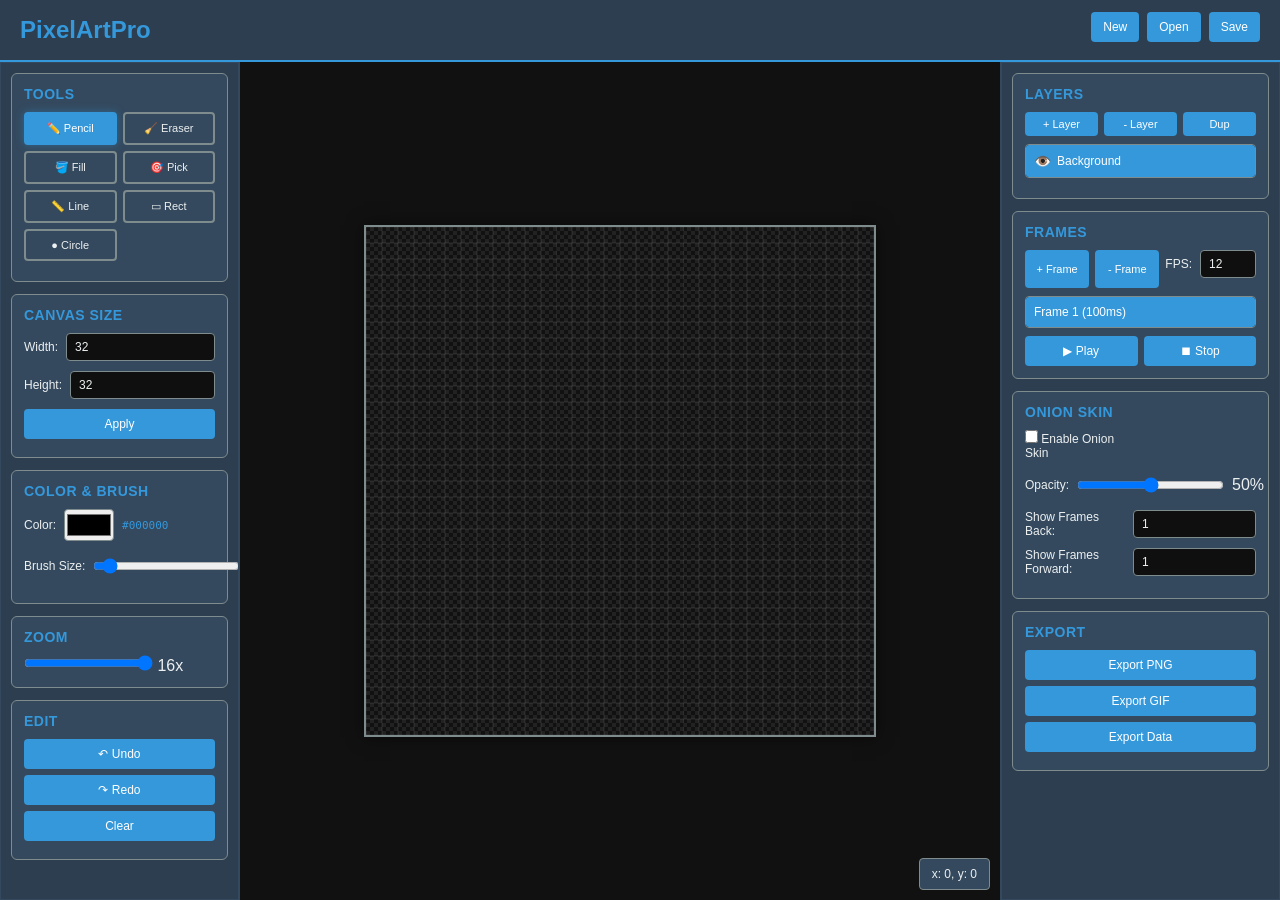
==== index.html @ 39158b32 "Boiler Plate Version" ====
<!DOCTYPE html>
<html lang="en">
<head>
    <meta charset="UTF-8">
    <meta name="viewport" content="width=device-width, initial-scale=1.0">
    <title>PixelArtPro - Canvas Pixel Editor</title>
    <link rel="stylesheet" href="styles.css">
</head>
<body>
    <div class="container">
        <!-- Header -->
        <header class="header">
            <h1>PixelArtPro</h1>
            <div class="file-menu">
                <button id="newProjectBtn" class="btn" title="New Project">New</button>
                <button id="openProjectBtn" class="btn" title="Open Project">Open</button>
                <button id="saveProjectBtn" class="btn" title="Save Project">Save</button>
                <input type="file" id="loadProjectInput" style="display: none;" accept=".pixelart">
            </div>
        </header>

        <!-- Main editing area -->
        <div class="main-workspace">
            <!-- Left sidebar - Tools and Info -->
            <aside class="left-sidebar">
                <div class="panel">
                    <h3>Tools</h3>
                    <div class="tools-grid">
                        <button class="tool-btn active" data-tool="pencil" title="Pencil (P)">✏️ Pencil</button>
                        <button class="tool-btn" data-tool="eraser" title="Eraser (E)">🧹 Eraser</button>
                        <button class="tool-btn" data-tool="fill" title="Fill Bucket (B)">🪣 Fill</button>
                        <button class="tool-btn" data-tool="eyedropper" title="Eye Dropper (I)">🎯 Pick</button>
                        <button class="tool-btn" data-tool="line" title="Line (L)">📏 Line</button>
                        <button class="tool-btn" data-tool="rect" title="Rectangle (R)">▭ Rect</button>
                        <button class="tool-btn" data-tool="circle" title="Circle (C)">● Circle</button>
                    </div>
                </div>

                <div class="panel">
                    <h3>Canvas Size</h3>
                    <div class="input-group">
                        <label>Width:</label>
                        <input type="number" id="canvasWidth" value="32" min="8" max="512">
                    </div>
                    <div class="input-group">
                        <label>Height:</label>
                        <input type="number" id="canvasHeight" value="32" min="8" max="512">
                    </div>
                    <button id="resizeCanvasBtn" class="btn">Apply</button>
                </div>

                <div class="panel">
                    <h3>Color & Brush</h3>
                    <div class="input-group">
                        <label>Color:</label>
                        <div class="color-picker-wrapper">
                            <input type="color" id="colorPicker" value="#000000">
                            <span id="colorHex">#000000</span>
                        </div>
                    </div>
                    <div class="input-group">
                        <label>Brush Size:</label>
                        <input type="range" id="brushSize" min="1" max="32" value="1">
                        <span id="brushSizeLabel">1</span>
                    </div>
                </div>

                <div class="panel">
                    <h3>Zoom</h3>
                    <input type="range" id="zoomSlider" min="1" max="16" value="16">
                    <span id="zoomLabel">16x</span>
                </div>

                <div class="panel">
                    <h3>Edit</h3>
                    <button id="undoBtn" class="btn" title="Undo">↶ Undo</button>
                    <button id="redoBtn" class="btn" title="Redo">↷ Redo</button>
                    <button id="clearBtn" class="btn" title="Clear Canvas">Clear</button>
                </div>
            </aside>

            <!-- Canvas area -->
            <div class="canvas-area">
                <div class="canvas-wrapper">
                    <canvas id="pixelCanvas"></canvas>
                </div>
                <div class="canvas-info">
                    <span id="pixelInfo">x: 0, y: 0</span>
                </div>
            </div>

            <!-- Right sidebar - Layers and Frames -->
            <aside class="right-sidebar">
                <!-- Layers Panel -->
                <div class="panel">
                    <h3>Layers</h3>
                    <div class="layers-controls">
                        <button id="newLayerBtn" class="btn-small" title="New Layer">+ Layer</button>
                        <button id="deleteLayerBtn" class="btn-small" title="Delete Layer">- Layer</button>
                        <button id="duplicateLayerBtn" class="btn-small" title="Duplicate Layer">Dup</button>
                    </div>
                    <div id="layersList" class="layers-list"></div>
                </div>

                <!-- Frames Panel -->
                <div class="panel">
                    <h3>Frames</h3>
                    <div class="frames-controls">
                        <button id="newFrameBtn" class="btn-small" title="New Frame">+ Frame</button>
                        <button id="deleteFrameBtn" class="btn-small" title="Delete Frame">- Frame</button>
                        <div class="input-group">
                            <label>FPS:</label>
                            <input type="number" id="fpsInput" value="12" min="1" max="60">
                        </div>
                    </div>
                    <div id="framesList" class="frames-list"></div>
                    <div class="animation-controls">
                        <button id="playAnimationBtn" class="btn">▶ Play</button>
                        <button id="stopAnimationBtn" class="btn">⏹ Stop</button>
                    </div>
                </div>

                <!-- Onion Skin Panel -->
                <div class="panel">
                    <h3>Onion Skin</h3>
                    <div class="input-group">
                        <label>
                            <input type="checkbox" id="onionSkinToggle">
                            Enable Onion Skin
                        </label>
                    </div>
                    <div class="input-group">
                        <label>Opacity:</label>
                        <input type="range" id="onionSkinOpacity" min="0" max="100" value="50">
                        <span id="opacityLabel">50%</span>
                    </div>
                    <div class="input-group">
                        <label>Show Frames Back:</label>
                        <input type="number" id="onionSkinBack" min="1" max="5" value="1">
                    </div>
                    <div class="input-group">
                        <label>Show Frames Forward:</label>
                        <input type="number" id="onionSkinForward" min="0" max="5" value="1">
                    </div>
                </div>

                <!-- Export Panel -->
                <div class="panel">
                    <h3>Export</h3>
                    <button id="exportPNGBtn" class="btn">Export PNG</button>
                    <button id="exportGIFBtn" class="btn">Export GIF</button>
                    <button id="exportJSONBtn" class="btn">Export Data</button>
                </div>
            </aside>
        </div>
    </div>

    <script src="utils.js"></script>
    <script src="layers.js"></script>
    <script src="frames.js"></script>
    <script src="app.js"></script>
</body>
</html>
---- styles.css ----
* {
    margin: 0;
    padding: 0;
    box-sizing: border-box;
}

:root {
    --primary-color: #2c3e50;
    --secondary-color: #34495e;
    --accent-color: #3498db;
    --success-color: #27ae60;
    --danger-color: #e74c3c;
    --text-color: #ecf0f1;
    --border-color: #7f8c8d;
    --bg-color: #1a1a1a;
}

body {
    font-family: 'Segoe UI', Tahoma, Geneva, Verdana, sans-serif;
    background-color: var(--bg-color);
    color: var(--text-color);
    overflow: hidden;
}

.container {
    width: 100vw;
    height: 100vh;
    display: flex;
    flex-direction: column;
}

/* Header */
.header {
    background-color: var(--primary-color);
    padding: 12px 20px;
    border-bottom: 2px solid var(--accent-color);
    display: flex;
    justify-content: space-between;
    align-items: center;
    box-shadow: 0 2px 8px rgba(0, 0, 0, 0.3);
}

.header h1 {
    font-size: 24px;
    font-weight: 600;
    color: var(--accent-color);
}

.file-menu {
    display: flex;
    gap: 8px;
}

/* Main Workspace */
.main-workspace {
    display: flex;
    flex: 1;
    gap: 0;
    overflow: hidden;
}

/* Sidebar Styles */
.left-sidebar,
.right-sidebar {
    background-color: var(--primary-color);
    border: 1px solid var(--secondary-color);
    overflow-y: auto;
    padding: 10px;
}

.left-sidebar {
    width: 240px;
    border-right: 2px solid var(--secondary-color);
}

.right-sidebar {
    width: 280px;
    border-left: 2px solid var(--secondary-color);
}

.panel {
    background-color: var(--secondary-color);
    border-radius: 6px;
    padding: 12px;
    margin-bottom: 12px;
    border: 1px solid var(--border-color);
}

.panel h3 {
    font-size: 14px;
    font-weight: 600;
    color: var(--accent-color);
    margin-bottom: 10px;
    text-transform: uppercase;
    letter-spacing: 0.5px;
}

/* Buttons */
.btn {
    background-color: var(--accent-color);
    color: white;
    border: none;
    padding: 8px 12px;
    border-radius: 4px;
    cursor: pointer;
    font-size: 12px;
    font-weight: 500;
    transition: all 0.2s ease;
    width: 100%;
    margin-bottom: 6px;
}

.btn:hover {
    background-color: #2980b9;
    transform: translateY(-1px);
    box-shadow: 0 2px 4px rgba(0, 0, 0, 0.3);
}

.btn:active {
    transform: translateY(0);
}

.btn-small {
    background-color: var(--accent-color);
    color: white;
    border: none;
    padding: 6px 10px;
    border-radius: 4px;
    cursor: pointer;
    font-size: 11px;
    font-weight: 500;
    transition: all 0.2s ease;
    flex: 1;
}

.btn-small:hover {
    background-color: #2980b9;
}

/* Tools Grid */
.tools-grid {
    display: grid;
    grid-template-columns: 1fr 1fr;
    gap: 6px;
    margin-bottom: 8px;
}

.tool-btn {
    background-color: var(--secondary-color);
    color: var(--text-color);
    border: 2px solid var(--border-color);
    padding: 8px 6px;
    border-radius: 4px;
    cursor: pointer;
    font-size: 11px;
    font-weight: 500;
    transition: all 0.2s ease;
}

.tool-btn:hover {
    border-color: var(--accent-color);
    background-color: #2c4a6e;
}

.tool-btn.active {
    background-color: var(--accent-color);
    color: white;
    border-color: var(--accent-color);
    box-shadow: 0 0 8px rgba(52, 152, 219, 0.4);
}

/* Input Groups */
.input-group {
    margin-bottom: 10px;
    display: flex;
    align-items: center;
    gap: 8px;
}

.input-group label {
    font-size: 12px;
    color: var(--text-color);
    flex-shrink: 0;
    max-width: 100px;
}

.input-group input[type="number"],
.input-group input[type="range"],
.input-group input[type="text"] {
    flex: 1;
    padding: 6px 8px;
    border: 1px solid var(--border-color);
    border-radius: 4px;
    background-color: #0f0f0f;
    color: var(--text-color);
    font-size: 12px;
}

.input-group input[type="color"] {
    width: 50px;
    height: 32px;
    border: 1px solid var(--border-color);
    border-radius: 4px;
    cursor: pointer;
}

.color-picker-wrapper {
    display: flex;
    align-items: center;
    gap: 8px;
}

#colorHex {
    font-size: 11px;
    font-family: monospace;
    color: var(--accent-color);
}

/* Canvas Area */
.canvas-area {
    flex: 1;
    display: flex;
    flex-direction: column;
    align-items: center;
    justify-content: center;
    background-color: #111;
    position: relative;
    gap: 10px;
}

.canvas-wrapper {
    display: flex;
    align-items: center;
    justify-content: center;
    position: relative;
    width: 100%;
    height: 100%;
}

#pixelCanvas {
    image-rendering: pixelated;
    image-rendering: crisp-edges;
    border: 2px solid var(--border-color);
    cursor: crosshair;
    box-shadow: 0 0 16px rgba(0, 0, 0, 0.5);
    max-width: 100%;
    max-height: 100%;
}

.canvas-info {
    background-color: var(--secondary-color);
    padding: 8px 12px;
    border: 1px solid var(--border-color);
    border-radius: 4px;
    font-size: 12px;
    color: var(--text-color);
    position: absolute;
    bottom: 10px;
    right: 10px;
}

/* Layers List */
.layers-list,
.frames-list {
    background-color: #0f0f0f;
    border: 1px solid var(--border-color);
    border-radius: 4px;
    max-height: 200px;
    overflow-y: auto;
    margin-bottom: 8px;
}

.layer-item,
.frame-item {
    display: flex;
    align-items: center;
    padding: 8px;
    border-bottom: 1px solid var(--border-color);
    cursor: pointer;
    transition: background-color 0.2s ease;
}

.layer-item:last-child,
.frame-item:last-child {
    border-bottom: none;
}

.layer-item:hover,
.frame-item:hover {
    background-color: #1a3a52;
}

.layer-item.active,
.frame-item.active {
    background-color: var(--accent-color);
    color: white;
}

.layer-name,
.frame-name {
    flex: 1;
    font-size: 12px;
    text-overflow: ellipsis;
    overflow: hidden;
    white-space: nowrap;
}

.layer-visibility {
    cursor: pointer;
    margin-right: 6px;
    font-size: 14px;
}

.layers-controls,
.frames-controls {
    display: flex;
    gap: 6px;
    margin-bottom: 8px;
}

/* Animation Controls */
.animation-controls {
    display: flex;
    gap: 6px;
    margin-top: 8px;
}

.animation-controls .btn {
    flex: 1;
    margin: 0;
}

/* Scrollbars */
.left-sidebar::-webkit-scrollbar,
.right-sidebar::-webkit-scrollbar,
.layers-list::-webkit-scrollbar,
.frames-list::-webkit-scrollbar {
    width: 8px;
}

.left-sidebar::-webkit-scrollbar-track,
.right-sidebar::-webkit-scrollbar-track,
.layers-list::-webkit-scrollbar-track,
.frames-list::-webkit-scrollbar-track {
    background: transparent;
}

.left-sidebar::-webkit-scrollbar-thumb,
.right-sidebar::-webkit-scrollbar-thumb,
.layers-list::-webkit-scrollbar-thumb,
.frames-list::-webkit-scrollbar-thumb {
    background: var(--border-color);
    border-radius: 4px;
}

.left-sidebar::-webkit-scrollbar-thumb:hover,
.right-sidebar::-webkit-scrollbar-thumb:hover,
.layers-list::-webkit-scrollbar-thumb:hover,
.frames-list::-webkit-scrollbar-thumb:hover {
    background: var(--accent-color);
}

/* Modal Styles (for future dialogs) */
.modal {
    display: none;
    position: fixed;
    z-index: 1000;
    left: 0;
    top: 0;
    width: 100%;
    height: 100%;
    background-color: rgba(0, 0, 0, 0.6);
}

.modal.active {
    display: flex;
    align-items: center;
    justify-content: center;
}

.modal-content {
    background-color: var(--primary-color);
    padding: 20px;
    border-radius: 8px;
    box-shadow: 0 4px 16px rgba(0, 0, 0, 0.5);
    border: 1px solid var(--border-color);
    min-width: 300px;
}

.modal-content h2 {
    margin-bottom: 15px;
    color: var(--accent-color);
}

/* Responsive */
@media (max-width: 1200px) {
    .left-sidebar {
        width: 200px;
    }

    .right-sidebar {
        width: 240px;
    }
}

@media (max-width: 768px) {
    .main-workspace {
        flex-direction: column;
    }

    .left-sidebar,
    .right-sidebar {
        width: 100%;
        border: none;
    }

    .left-sidebar {
        border-bottom: 2px solid var(--secondary-color);
    }

    .right-sidebar {
        border-top: 2px solid var(--secondary-color);
    }
}
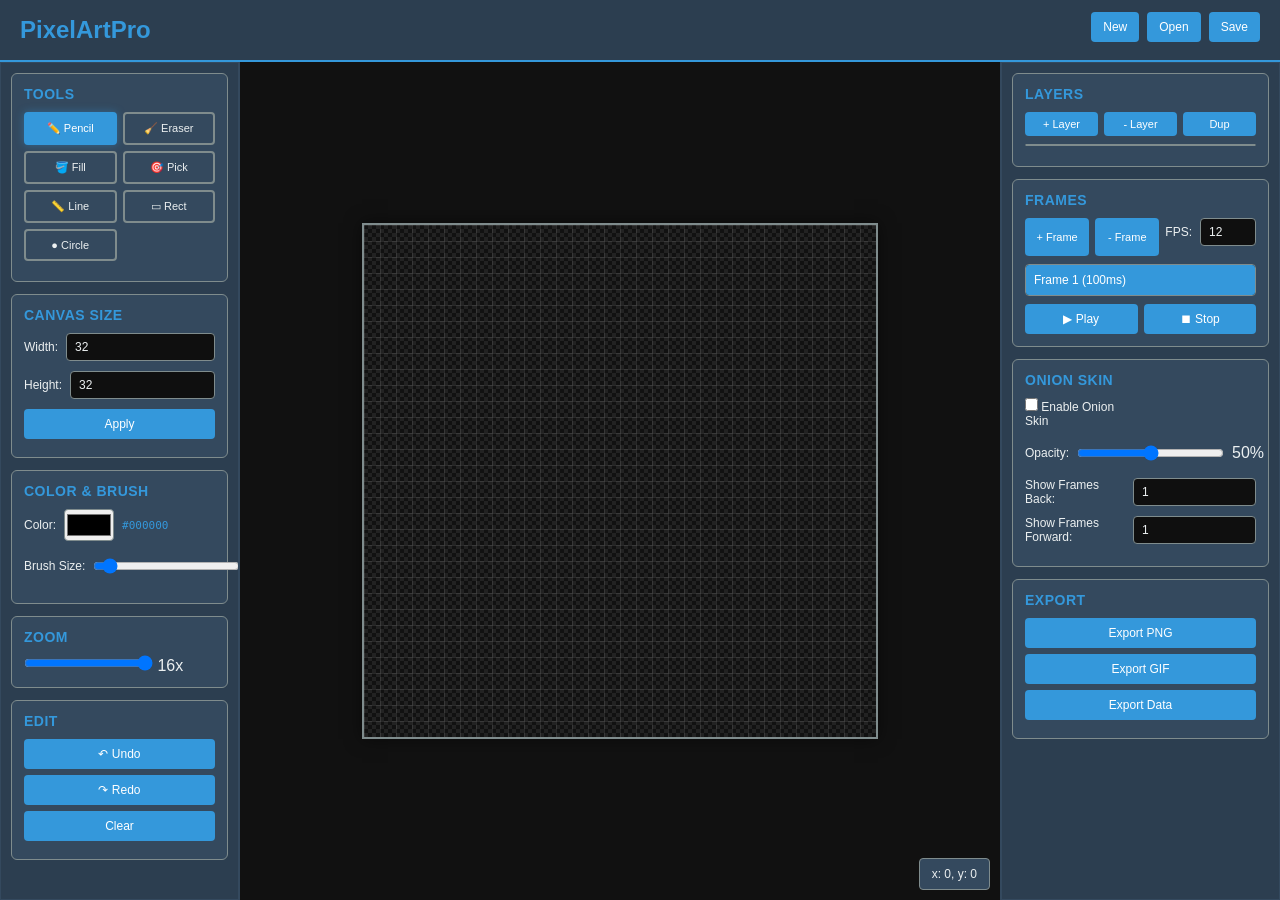
==== commit b4b6ed0f: "Update" ====
--- a/index.html
+++ b/index.html
@@ -2,7 +2,7 @@
 <html lang="en">
 <head>
     <meta charset="UTF-8">
-    <meta name="viewport" content="width=device-width, initial-scale=1.0">
+    <meta name="viewport" content="width=device-width, initial-scale=1.0, user-scalable=no">
     <title>PixelArtPro - Canvas Pixel Editor</title>
     <link rel="stylesheet" href="styles.css">
 </head>
@@ -12,9 +12,9 @@
         <header class="header">
             <h1>PixelArtPro</h1>
             <div class="file-menu">
-                <button id="newProjectBtn" class="btn" title="New Project">New</button>
-                <button id="openProjectBtn" class="btn" title="Open Project">Open</button>
-                <button id="saveProjectBtn" class="btn" title="Save Project">Save</button>
+                <button id="newProjectBtn" class="btn" title="New Project (Ctrl+N)">New</button>
+                <button id="openProjectBtn" class="btn" title="Open Project (Ctrl+O)">Open</button>
+                <button id="saveProjectBtn" class="btn" title="Save Project (Ctrl+S)">Save</button>
                 <input type="file" id="loadProjectInput" style="display: none;" accept=".pixelart">
             </div>
         </header>
@@ -73,8 +73,8 @@
 
                 <div class="panel">
                     <h3>Edit</h3>
-                    <button id="undoBtn" class="btn" title="Undo">↶ Undo</button>
-                    <button id="redoBtn" class="btn" title="Redo">↷ Redo</button>
+                    <button id="undoBtn" class="btn" title="Undo (Ctrl+Z)">↶ Undo</button>
+                    <button id="redoBtn" class="btn" title="Redo (Ctrl+Y)">↷ Redo</button>
                     <button id="clearBtn" class="btn" title="Clear Canvas">Clear</button>
                 </div>
             </aside>
@@ -155,9 +155,30 @@
         </div>
     </div>
 
+    <!-- Core modules (order matters) -->
+    <script src="core/event-bus.js"></script>
+    <script src="core/color.js"></script>
+    <script src="core/pixel-data.js"></script>
+    <script src="core/command.js"></script>
+    <script src="core/history.js"></script>
+
+    <!-- Utilities and algorithms -->
     <script src="utils.js"></script>
+    <script src="config.js"></script>
+
+    <!-- Input handlers -->
+    <script src="input/pointer-handler.js"></script>
+    <script src="input/keyboard-handler.js"></script>
+
+    <!-- Render pipeline -->
+    <script src="render/compositor.js"></script>
+    <script src="render/renderer.js"></script>
+
+    <!-- Data managers -->
     <script src="layers.js"></script>
     <script src="frames.js"></script>
+
+    <!-- Main app (must be last) -->
     <script src="app.js"></script>
 </body>
 </html>
--- a/styles.css
+++ b/styles.css
@@ -8,11 +8,18 @@
     --primary-color: #2c3e50;
     --secondary-color: #34495e;
     --accent-color: #3498db;
+    --accent-hover: #2980b9;
     --success-color: #27ae60;
     --danger-color: #e74c3c;
     --text-color: #ecf0f1;
+    --text-muted: #95a5a6;
     --border-color: #7f8c8d;
     --bg-color: #1a1a1a;
+    --bg-dark: #111111;
+    --bg-input: #0f0f0f;
+    --panel-bg: #34495e;
+    --shadow-color: rgba(0, 0, 0, 0.3);
+    --shadow-strong: rgba(0, 0, 0, 0.5);
 }
 
 body {
@@ -37,7 +44,7 @@
     display: flex;
     justify-content: space-between;
     align-items: center;
-    box-shadow: 0 2px 8px rgba(0, 0, 0, 0.3);
+    box-shadow: 0 2px 8px var(--shadow-color);
 }
 
 .header h1 {
@@ -79,7 +86,7 @@
 }
 
 .panel {
-    background-color: var(--secondary-color);
+    background-color: var(--panel-bg);
     border-radius: 6px;
     padding: 12px;
     margin-bottom: 12px;
@@ -111,9 +118,9 @@
 }
 
 .btn:hover {
-    background-color: #2980b9;
+    background-color: var(--accent-hover);
     transform: translateY(-1px);
-    box-shadow: 0 2px 4px rgba(0, 0, 0, 0.3);
+    box-shadow: 0 2px 4px var(--shadow-color);
 }
 
 .btn:active {
@@ -134,7 +141,7 @@
 }
 
 .btn-small:hover {
-    background-color: #2980b9;
+    background-color: var(--accent-hover);
 }
 
 /* Tools Grid */
@@ -191,7 +198,7 @@
     padding: 6px 8px;
     border: 1px solid var(--border-color);
     border-radius: 4px;
-    background-color: #0f0f0f;
+    background-color: var(--bg-input);
     color: var(--text-color);
     font-size: 12px;
 }
@@ -223,7 +230,7 @@
     flex-direction: column;
     align-items: center;
     justify-content: center;
-    background-color: #111;
+    background-color: var(--bg-dark);
     position: relative;
     gap: 10px;
 }
@@ -242,9 +249,11 @@
     image-rendering: crisp-edges;
     border: 2px solid var(--border-color);
     cursor: crosshair;
-    box-shadow: 0 0 16px rgba(0, 0, 0, 0.5);
+    box-shadow: 0 0 16px var(--shadow-strong);
     max-width: 100%;
     max-height: 100%;
+    /* Prevent browser default touch behaviors (scroll, zoom) on canvas */
+    touch-action: none;
 }
 
 .canvas-info {
@@ -262,7 +271,7 @@
 /* Layers List */
 .layers-list,
 .frames-list {
-    background-color: #0f0f0f;
+    background-color: var(--bg-input);
     border: 1px solid var(--border-color);
     border-radius: 4px;
     max-height: 200px;
@@ -360,7 +369,7 @@
     background: var(--accent-color);
 }
 
-/* Modal Styles (for future dialogs) */
+/* Modal Styles */
 .modal {
     display: none;
     position: fixed;
@@ -382,7 +391,7 @@
     background-color: var(--primary-color);
     padding: 20px;
     border-radius: 8px;
-    box-shadow: 0 4px 16px rgba(0, 0, 0, 0.5);
+    box-shadow: 0 4px 16px var(--shadow-strong);
     border: 1px solid var(--border-color);
     min-width: 300px;
 }
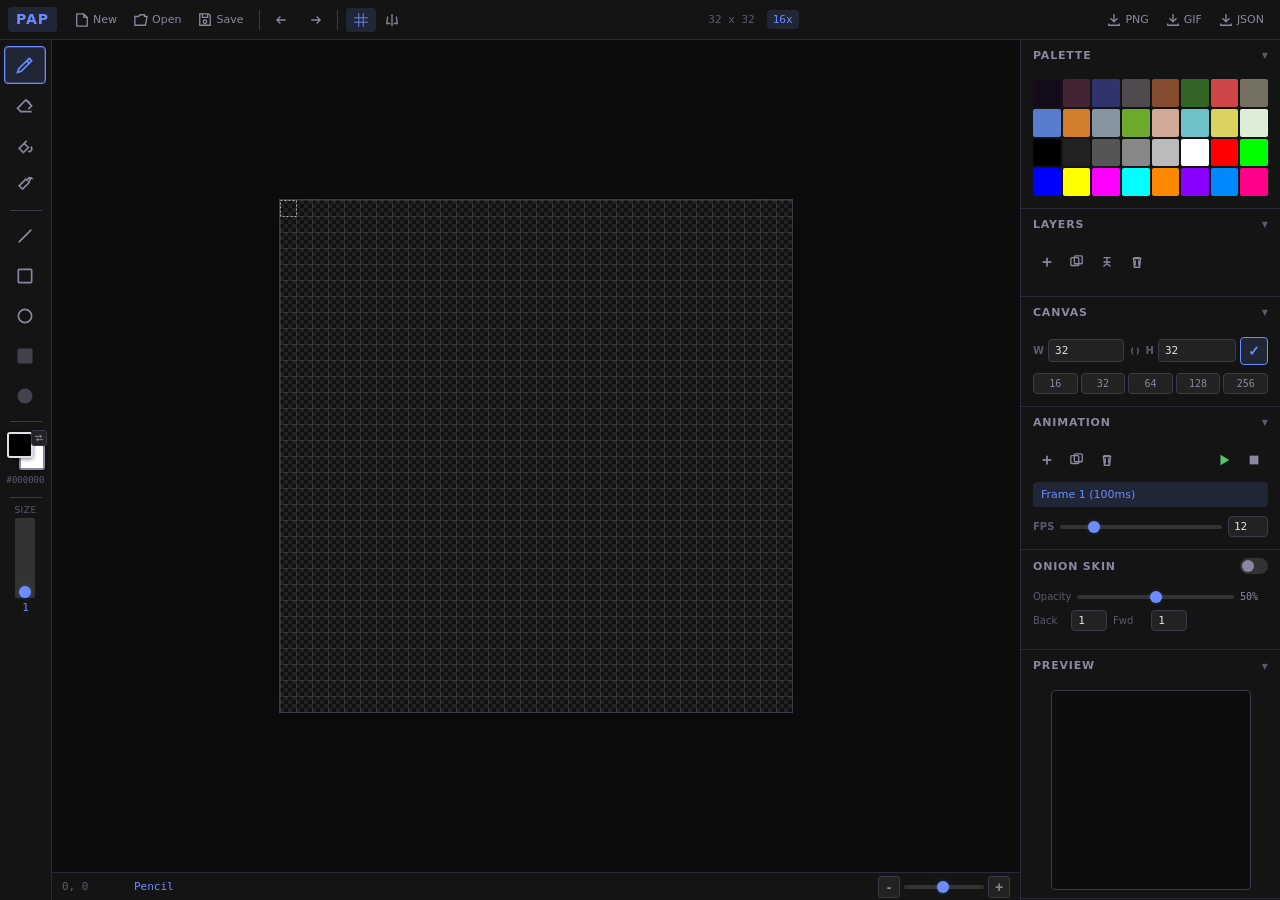
==== commit 5ce4c401: "update ux" ====
--- a/index.html
+++ b/index.html
@@ -3,182 +3,309 @@
 <head>
     <meta charset="UTF-8">
     <meta name="viewport" content="width=device-width, initial-scale=1.0, user-scalable=no">
-    <title>PixelArtPro - Canvas Pixel Editor</title>
+    <title>DarkPixel - Pixel Art Studio</title>
     <link rel="stylesheet" href="styles.css">
 </head>
 <body>
-    <div class="container">
-        <!-- Header -->
-        <header class="header">
-            <h1>PixelArtPro</h1>
-            <div class="file-menu">
-                <button id="newProjectBtn" class="btn" title="New Project (Ctrl+N)">New</button>
-                <button id="openProjectBtn" class="btn" title="Open Project (Ctrl+O)">Open</button>
-                <button id="saveProjectBtn" class="btn" title="Save Project (Ctrl+S)">Save</button>
-                <input type="file" id="loadProjectInput" style="display: none;" accept=".pixelart">
+    <div class="app">
+        <!-- Top Menu Bar -->
+        <header class="menubar">
+            <div class="menubar-left">
+                <span class="app-logo">PAP</span>
+                <div class="menu-group">
+                    <button id="newProjectBtn" class="menu-btn" title="New Project (Ctrl+N)">
+                        <svg viewBox="0 0 16 16" class="icon"><path d="M2 1h8l4 4v10H2V1zm8 0v4h4" fill="none" stroke="currentColor" stroke-width="1.5"/></svg>
+                        <span>New</span>
+                    </button>
+                    <button id="openProjectBtn" class="menu-btn" title="Open Project (Ctrl+O)">
+                        <svg viewBox="0 0 16 16" class="icon"><path d="M1 4h4l2-2h5v2h3l-2 10H1z" fill="none" stroke="currentColor" stroke-width="1.5"/></svg>
+                        <span>Open</span>
+                    </button>
+                    <button id="saveProjectBtn" class="menu-btn" title="Save Project (Ctrl+S)">
+                        <svg viewBox="0 0 16 16" class="icon"><path d="M2 1h10l2 2v11H2V1zm3 0v4h6V1m-3 7a2 2 0 100 4 2 2 0 000-4z" fill="none" stroke="currentColor" stroke-width="1.5"/></svg>
+                        <span>Save</span>
+                    </button>
+                    <input type="file" id="loadProjectInput" style="display:none" accept=".pixelart,.json">
+                </div>
+                <div class="menu-separator"></div>
+                <div class="menu-group">
+                    <button id="undoBtn" class="menu-btn" title="Undo (Ctrl+Z)">
+                        <svg viewBox="0 0 16 16" class="icon"><path d="M5 4L1 8l4 4M1 8h10a4 4 0 010 0" fill="none" stroke="currentColor" stroke-width="1.5"/></svg>
+                    </button>
+                    <button id="redoBtn" class="menu-btn" title="Redo (Ctrl+Y)">
+                        <svg viewBox="0 0 16 16" class="icon"><path d="M11 4l4 4-4 4M15 8H5a4 4 0 000 0" fill="none" stroke="currentColor" stroke-width="1.5"/></svg>
+                    </button>
+                </div>
+                <div class="menu-separator"></div>
+                <div class="menu-group">
+                    <button id="gridToggleBtn" class="menu-btn toggle-btn active" title="Toggle Grid (G)">
+                        <svg viewBox="0 0 16 16" class="icon"><path d="M0 5.5h16M0 10.5h16M5.5 0v16M10.5 0v16" fill="none" stroke="currentColor" stroke-width="1"/></svg>
+                    </button>
+                    <button id="mirrorToggleBtn" class="menu-btn toggle-btn" title="Mirror Mode (M)">
+                        <svg viewBox="0 0 16 16" class="icon"><path d="M8 1v14M3 4l-1 8h4M13 4l1 8h-4" fill="none" stroke="currentColor" stroke-width="1.5"/></svg>
+                    </button>
+                </div>
+            </div>
+            <div class="menubar-center">
+                <span class="canvas-dimensions" id="canvasDimLabel">32 x 32</span>
+                <span class="zoom-display" id="zoomDisplay">16x</span>
+            </div>
+            <div class="menubar-right">
+                <div class="menu-group">
+                    <button id="exportPNGBtn" class="menu-btn" title="Export PNG">
+                        <svg viewBox="0 0 16 16" class="icon"><path d="M8 1v9M4 6l4 4 4-4M2 12v2h12v-2" fill="none" stroke="currentColor" stroke-width="1.5"/></svg>
+                        <span>PNG</span>
+                    </button>
+                    <button id="exportGIFBtn" class="menu-btn" title="Export GIF">
+                        <svg viewBox="0 0 16 16" class="icon"><path d="M8 1v9M4 6l4 4 4-4M2 12v2h12v-2" fill="none" stroke="currentColor" stroke-width="1.5"/></svg>
+                        <span>GIF</span>
+                    </button>
+                    <button id="exportJSONBtn" class="menu-btn" title="Export Data">
+                        <svg viewBox="0 0 16 16" class="icon"><path d="M8 1v9M4 6l4 4 4-4M2 12v2h12v-2" fill="none" stroke="currentColor" stroke-width="1.5"/></svg>
+                        <span>JSON</span>
+                    </button>
+                </div>
             </div>
         </header>
 
-        <!-- Main editing area -->
-        <div class="main-workspace">
-            <!-- Left sidebar - Tools and Info -->
-            <aside class="left-sidebar">
-                <div class="panel">
-                    <h3>Tools</h3>
-                    <div class="tools-grid">
-                        <button class="tool-btn active" data-tool="pencil" title="Pencil (P)">✏️ Pencil</button>
-                        <button class="tool-btn" data-tool="eraser" title="Eraser (E)">🧹 Eraser</button>
-                        <button class="tool-btn" data-tool="fill" title="Fill Bucket (B)">🪣 Fill</button>
-                        <button class="tool-btn" data-tool="eyedropper" title="Eye Dropper (I)">🎯 Pick</button>
-                        <button class="tool-btn" data-tool="line" title="Line (L)">📏 Line</button>
-                        <button class="tool-btn" data-tool="rect" title="Rectangle (R)">▭ Rect</button>
-                        <button class="tool-btn" data-tool="circle" title="Circle (C)">● Circle</button>
-                    </div>
-                </div>
-
-                <div class="panel">
-                    <h3>Canvas Size</h3>
-                    <div class="input-group">
-                        <label>Width:</label>
-                        <input type="number" id="canvasWidth" value="32" min="8" max="512">
-                    </div>
-                    <div class="input-group">
-                        <label>Height:</label>
-                        <input type="number" id="canvasHeight" value="32" min="8" max="512">
-                    </div>
-                    <button id="resizeCanvasBtn" class="btn">Apply</button>
-                </div>
-
-                <div class="panel">
-                    <h3>Color & Brush</h3>
-                    <div class="input-group">
-                        <label>Color:</label>
-                        <div class="color-picker-wrapper">
-                            <input type="color" id="colorPicker" value="#000000">
-                            <span id="colorHex">#000000</span>
-                        </div>
-                    </div>
-                    <div class="input-group">
-                        <label>Brush Size:</label>
-                        <input type="range" id="brushSize" min="1" max="32" value="1">
-                        <span id="brushSizeLabel">1</span>
-                    </div>
-                </div>
-
-                <div class="panel">
-                    <h3>Zoom</h3>
-                    <input type="range" id="zoomSlider" min="1" max="16" value="16">
-                    <span id="zoomLabel">16x</span>
-                </div>
-
-                <div class="panel">
-                    <h3>Edit</h3>
-                    <button id="undoBtn" class="btn" title="Undo (Ctrl+Z)">↶ Undo</button>
-                    <button id="redoBtn" class="btn" title="Redo (Ctrl+Y)">↷ Redo</button>
-                    <button id="clearBtn" class="btn" title="Clear Canvas">Clear</button>
+        <!-- Main Content -->
+        <div class="workspace">
+            <!-- Left Toolbar - Tools -->
+            <aside class="toolbar" id="toolbar">
+                <div class="tool-section">
+                    <button class="tool-btn active" data-tool="pencil" title="Pencil (P)">
+                        <svg viewBox="0 0 24 24" class="tool-icon"><path d="M3 21l1.5-4.5L17 4l3 3L7.5 19.5zM14 7l3 3" fill="none" stroke="currentColor" stroke-width="2"/></svg>
+                    </button>
+                    <button class="tool-btn" data-tool="eraser" title="Eraser (E)">
+                        <svg viewBox="0 0 24 24" class="tool-icon"><path d="M20 20H7L3 16l10-10 7 7-4 4M14 6l4 4" fill="none" stroke="currentColor" stroke-width="2"/></svg>
+                    </button>
+                    <button class="tool-btn" data-tool="fill" title="Fill Bucket (B)">
+                        <svg viewBox="0 0 24 24" class="tool-icon"><path d="M5 16l6-6 5 5-6 6zM11 10l3-3M19 14c1 1 2 3 0 5s-3 0-3 0" fill="none" stroke="currentColor" stroke-width="2"/></svg>
+                    </button>
+                    <button class="tool-btn" data-tool="eyedropper" title="Eyedropper (I)">
+                        <svg viewBox="0 0 24 24" class="tool-icon"><path d="M20 4a3 3 0 00-4 0l-2 2-1-1-8 8 4 4 8-8-1-1 2-2a3 3 0 000-2z" fill="none" stroke="currentColor" stroke-width="2"/></svg>
+                    </button>
+                </div>
+                <div class="tool-divider"></div>
+                <div class="tool-section">
+                    <button class="tool-btn" data-tool="line" title="Line (L)">
+                        <svg viewBox="0 0 24 24" class="tool-icon"><line x1="5" y1="19" x2="19" y2="5" stroke="currentColor" stroke-width="2" stroke-linecap="round"/></svg>
+                    </button>
+                    <button class="tool-btn" data-tool="rect" title="Rectangle (R)">
+                        <svg viewBox="0 0 24 24" class="tool-icon"><rect x="4" y="4" width="16" height="16" rx="1" fill="none" stroke="currentColor" stroke-width="2"/></svg>
+                    </button>
+                    <button class="tool-btn" data-tool="circle" title="Circle (C)">
+                        <svg viewBox="0 0 24 24" class="tool-icon"><circle cx="12" cy="12" r="8" fill="none" stroke="currentColor" stroke-width="2"/></svg>
+                    </button>
+                    <button class="tool-btn" data-tool="rectFilled" title="Filled Rectangle (Shift+R)">
+                        <svg viewBox="0 0 24 24" class="tool-icon"><rect x="4" y="4" width="16" height="16" rx="1" fill="currentColor" opacity="0.4" stroke="currentColor" stroke-width="2"/></svg>
+                    </button>
+                    <button class="tool-btn" data-tool="circleFilled" title="Filled Circle (Shift+C)">
+                        <svg viewBox="0 0 24 24" class="tool-icon"><circle cx="12" cy="12" r="8" fill="currentColor" opacity="0.4" stroke="currentColor" stroke-width="2"/></svg>
+                    </button>
+                </div>
+                <div class="tool-divider"></div>
+                <!-- Color Swatches -->
+                <div class="color-area">
+                    <div class="fg-bg-swatches">
+                        <div class="fg-swatch" id="fgSwatch" title="Foreground Color (click to change)"></div>
+                        <div class="bg-swatch" id="bgSwatch" title="Background Color (click to change)"></div>
+                        <button class="swap-btn" id="swapColorsBtn" title="Swap FG/BG (X)">
+                            <svg viewBox="0 0 12 12" class="icon-tiny"><path d="M1 4h8M7 2l2 2-2 2M11 8H3M5 6l-2 2 2 2" fill="none" stroke="currentColor" stroke-width="1.2"/></svg>
+                        </button>
+                    </div>
+                    <input type="color" id="colorPicker" value="#000000" class="hidden-picker">
+                    <span class="color-hex" id="colorHex">#000000</span>
+                </div>
+                <div class="tool-divider"></div>
+                <!-- Brush Size -->
+                <div class="brush-area">
+                    <label class="mini-label">Size</label>
+                    <input type="range" id="brushSize" min="1" max="32" value="1" class="vertical-slider">
+                    <span class="brush-val" id="brushSizeLabel">1</span>
                 </div>
             </aside>
 
-            <!-- Canvas area -->
+            <!-- Canvas Area -->
             <div class="canvas-area">
-                <div class="canvas-wrapper">
+                <div class="canvas-scroll" id="canvasScroll">
                     <canvas id="pixelCanvas"></canvas>
                 </div>
-                <div class="canvas-info">
-                    <span id="pixelInfo">x: 0, y: 0</span>
+                <!-- Status Bar -->
+                <div class="status-bar">
+                    <span id="pixelInfo">0, 0</span>
+                    <span id="toolInfo">Pencil</span>
+                    <div class="zoom-controls">
+                        <button class="zoom-btn" id="zoomOutBtn" title="Zoom Out (-)">-</button>
+                        <input type="range" id="zoomSlider" min="1" max="32" value="16" class="zoom-slider">
+                        <button class="zoom-btn" id="zoomInBtn" title="Zoom In (+)">+</button>
+                    </div>
                 </div>
             </div>
 
-            <!-- Right sidebar - Layers and Frames -->
-            <aside class="right-sidebar">
+            <!-- Right Panel -->
+            <aside class="right-panel" id="rightPanel">
+                <!-- Palette Panel -->
+                <div class="panel" id="palettePanel">
+                    <div class="panel-header" data-panel="palette">
+                        <span class="panel-title">Palette</span>
+                        <span class="panel-toggle">&#9660;</span>
+                    </div>
+                    <div class="panel-body">
+                        <div class="palette-grid" id="paletteGrid"></div>
+                    </div>
+                </div>
+
                 <!-- Layers Panel -->
-                <div class="panel">
-                    <h3>Layers</h3>
-                    <div class="layers-controls">
-                        <button id="newLayerBtn" class="btn-small" title="New Layer">+ Layer</button>
-                        <button id="deleteLayerBtn" class="btn-small" title="Delete Layer">- Layer</button>
-                        <button id="duplicateLayerBtn" class="btn-small" title="Duplicate Layer">Dup</button>
-                    </div>
-                    <div id="layersList" class="layers-list"></div>
-                </div>
-
-                <!-- Frames Panel -->
-                <div class="panel">
-                    <h3>Frames</h3>
-                    <div class="frames-controls">
-                        <button id="newFrameBtn" class="btn-small" title="New Frame">+ Frame</button>
-                        <button id="deleteFrameBtn" class="btn-small" title="Delete Frame">- Frame</button>
-                        <div class="input-group">
-                            <label>FPS:</label>
-                            <input type="number" id="fpsInput" value="12" min="1" max="60">
-                        </div>
-                    </div>
-                    <div id="framesList" class="frames-list"></div>
-                    <div class="animation-controls">
-                        <button id="playAnimationBtn" class="btn">▶ Play</button>
-                        <button id="stopAnimationBtn" class="btn">⏹ Stop</button>
+                <div class="panel" id="layersPanel">
+                    <div class="panel-header" data-panel="layers">
+                        <span class="panel-title">Layers</span>
+                        <span class="panel-toggle">&#9660;</span>
+                    </div>
+                    <div class="panel-body">
+                        <div class="panel-toolbar">
+                            <button id="newLayerBtn" class="icon-btn" title="New Layer">
+                                <svg viewBox="0 0 16 16" class="icon"><line x1="8" y1="3" x2="8" y2="13" stroke="currentColor" stroke-width="2"/><line x1="3" y1="8" x2="13" y2="8" stroke="currentColor" stroke-width="2"/></svg>
+                            </button>
+                            <button id="duplicateLayerBtn" class="icon-btn" title="Duplicate Layer">
+                                <svg viewBox="0 0 16 16" class="icon"><rect x="1" y="3" width="9" height="9" rx="1" fill="none" stroke="currentColor" stroke-width="1.5"/><rect x="5" y="1" width="9" height="9" rx="1" fill="none" stroke="currentColor" stroke-width="1.5"/></svg>
+                            </button>
+                            <button id="mergeLayerBtn" class="icon-btn" title="Merge Down">
+                                <svg viewBox="0 0 16 16" class="icon"><path d="M4 3h8M4 8h8M8 3v8M4 13l4-3 4 3" fill="none" stroke="currentColor" stroke-width="1.5"/></svg>
+                            </button>
+                            <button id="deleteLayerBtn" class="icon-btn danger" title="Delete Layer">
+                                <svg viewBox="0 0 16 16" class="icon"><path d="M3 4h10M5 4V3h6v1M6 6v6M10 6v6M4 4l1 10h6l1-10" fill="none" stroke="currentColor" stroke-width="1.5"/></svg>
+                            </button>
+                        </div>
+                        <div id="layersList" class="layers-list"></div>
+                    </div>
+                </div>
+
+                <!-- Canvas Settings Panel -->
+                <div class="panel" id="canvasPanel">
+                    <div class="panel-header" data-panel="canvas">
+                        <span class="panel-title">Canvas</span>
+                        <span class="panel-toggle">&#9660;</span>
+                    </div>
+                    <div class="panel-body">
+                        <div class="canvas-size-row">
+                            <div class="size-input">
+                                <label>W</label>
+                                <input type="number" id="canvasWidth" value="32" min="8" max="512">
+                            </div>
+                            <svg viewBox="0 0 16 16" class="link-icon"><path d="M5 4v2a3 3 0 000 4v2M11 4v2a3 3 0 010 4v2" fill="none" stroke="currentColor" stroke-width="1.5"/></svg>
+                            <div class="size-input">
+                                <label>H</label>
+                                <input type="number" id="canvasHeight" value="32" min="8" max="512">
+                            </div>
+                            <button id="resizeCanvasBtn" class="apply-btn" title="Apply Size">&#10003;</button>
+                        </div>
+                        <div class="preset-row">
+                            <button class="preset-btn" data-size="16">16</button>
+                            <button class="preset-btn" data-size="32">32</button>
+                            <button class="preset-btn" data-size="64">64</button>
+                            <button class="preset-btn" data-size="128">128</button>
+                            <button class="preset-btn" data-size="256">256</button>
+                        </div>
+                    </div>
+                </div>
+
+                <!-- Frames & Animation Panel -->
+                <div class="panel" id="framesPanel">
+                    <div class="panel-header" data-panel="frames">
+                        <span class="panel-title">Animation</span>
+                        <span class="panel-toggle">&#9660;</span>
+                    </div>
+                    <div class="panel-body">
+                        <div class="panel-toolbar">
+                            <button id="newFrameBtn" class="icon-btn" title="New Frame">
+                                <svg viewBox="0 0 16 16" class="icon"><line x1="8" y1="3" x2="8" y2="13" stroke="currentColor" stroke-width="2"/><line x1="3" y1="8" x2="13" y2="8" stroke="currentColor" stroke-width="2"/></svg>
+                            </button>
+                            <button id="dupFrameBtn" class="icon-btn" title="Duplicate Frame">
+                                <svg viewBox="0 0 16 16" class="icon"><rect x="1" y="3" width="9" height="9" rx="1" fill="none" stroke="currentColor" stroke-width="1.5"/><rect x="5" y="1" width="9" height="9" rx="1" fill="none" stroke="currentColor" stroke-width="1.5"/></svg>
+                            </button>
+                            <button id="deleteFrameBtn" class="icon-btn danger" title="Delete Frame">
+                                <svg viewBox="0 0 16 16" class="icon"><path d="M3 4h10M5 4V3h6v1M6 6v6M10 6v6M4 4l1 10h6l1-10" fill="none" stroke="currentColor" stroke-width="1.5"/></svg>
+                            </button>
+                            <div class="toolbar-spacer"></div>
+                            <button id="playAnimationBtn" class="icon-btn play-btn" title="Play Animation (Space)">
+                                <svg viewBox="0 0 16 16" class="icon"><polygon points="4,2 14,8 4,14" fill="currentColor"/></svg>
+                            </button>
+                            <button id="stopAnimationBtn" class="icon-btn" title="Stop Animation">
+                                <svg viewBox="0 0 16 16" class="icon"><rect x="3" y="3" width="10" height="10" fill="currentColor"/></svg>
+                            </button>
+                        </div>
+                        <div id="framesList" class="frames-list"></div>
+                        <div class="fps-row">
+                            <label>FPS</label>
+                            <input type="range" id="fpsSlider" min="1" max="60" value="12" class="fps-slider">
+                            <input type="number" id="fpsInput" value="12" min="1" max="60" class="fps-num">
+                        </div>
                     </div>
                 </div>
 
                 <!-- Onion Skin Panel -->
-                <div class="panel">
-                    <h3>Onion Skin</h3>
-                    <div class="input-group">
-                        <label>
+                <div class="panel" id="onionPanel">
+                    <div class="panel-header" data-panel="onion">
+                        <span class="panel-title">Onion Skin</span>
+                        <label class="panel-switch">
                             <input type="checkbox" id="onionSkinToggle">
-                            Enable Onion Skin
+                            <span class="switch-slider"></span>
                         </label>
                     </div>
-                    <div class="input-group">
-                        <label>Opacity:</label>
-                        <input type="range" id="onionSkinOpacity" min="0" max="100" value="50">
-                        <span id="opacityLabel">50%</span>
-                    </div>
-                    <div class="input-group">
-                        <label>Show Frames Back:</label>
-                        <input type="number" id="onionSkinBack" min="1" max="5" value="1">
-                    </div>
-                    <div class="input-group">
-                        <label>Show Frames Forward:</label>
-                        <input type="number" id="onionSkinForward" min="0" max="5" value="1">
-                    </div>
-                </div>
-
-                <!-- Export Panel -->
-                <div class="panel">
-                    <h3>Export</h3>
-                    <button id="exportPNGBtn" class="btn">Export PNG</button>
-                    <button id="exportGIFBtn" class="btn">Export GIF</button>
-                    <button id="exportJSONBtn" class="btn">Export Data</button>
+                    <div class="panel-body">
+                        <div class="onion-row">
+                            <label>Opacity</label>
+                            <input type="range" id="onionSkinOpacity" min="0" max="100" value="50">
+                            <span id="opacityLabel">50%</span>
+                        </div>
+                        <div class="onion-row">
+                            <label>Back</label>
+                            <input type="number" id="onionSkinBack" min="0" max="5" value="1" class="tiny-num">
+                            <label>Fwd</label>
+                            <input type="number" id="onionSkinForward" min="0" max="5" value="1" class="tiny-num">
+                        </div>
+                    </div>
+                </div>
+
+                <!-- Preview Mini -->
+                <div class="panel" id="previewPanel">
+                    <div class="panel-header" data-panel="preview">
+                        <span class="panel-title">Preview</span>
+                        <span class="panel-toggle">&#9660;</span>
+                    </div>
+                    <div class="panel-body preview-body">
+                        <canvas id="previewCanvas" class="preview-canvas"></canvas>
+                    </div>
                 </div>
             </aside>
         </div>
     </div>
 
-    <!-- Core modules (order matters) -->
+    <!-- Core modules -->
     <script src="core/event-bus.js"></script>
     <script src="core/color.js"></script>
     <script src="core/pixel-data.js"></script>
     <script src="core/command.js"></script>
     <script src="core/history.js"></script>
 
-    <!-- Utilities and algorithms -->
+    <!-- Utilities -->
     <script src="utils.js"></script>
     <script src="config.js"></script>
 
-    <!-- Input handlers -->
+    <!-- Input -->
     <script src="input/pointer-handler.js"></script>
     <script src="input/keyboard-handler.js"></script>
 
-    <!-- Render pipeline -->
+    <!-- Render -->
     <script src="render/compositor.js"></script>
     <script src="render/renderer.js"></script>
 
-    <!-- Data managers -->
+    <!-- Data -->
     <script src="layers.js"></script>
     <script src="frames.js"></script>
 
-    <!-- Main app (must be last) -->
+    <!-- App -->
     <script src="app.js"></script>
 </body>
 </html>
--- a/styles.css
+++ b/styles.css
@@ -1,433 +1,356 @@
-* {
-    margin: 0;
-    padding: 0;
-    box-sizing: border-box;
-}
+/* DarkPixel - Professional Pixel Art Studio */
+*, *::before, *::after { margin: 0; padding: 0; box-sizing: border-box; }
 
 :root {
-    --primary-color: #2c3e50;
-    --secondary-color: #34495e;
-    --accent-color: #3498db;
-    --accent-hover: #2980b9;
-    --success-color: #27ae60;
-    --danger-color: #e74c3c;
-    --text-color: #ecf0f1;
-    --text-muted: #95a5a6;
-    --border-color: #7f8c8d;
-    --bg-color: #1a1a1a;
-    --bg-dark: #111111;
-    --bg-input: #0f0f0f;
-    --panel-bg: #34495e;
-    --shadow-color: rgba(0, 0, 0, 0.3);
-    --shadow-strong: rgba(0, 0, 0, 0.5);
-}
-
-body {
-    font-family: 'Segoe UI', Tahoma, Geneva, Verdana, sans-serif;
-    background-color: var(--bg-color);
-    color: var(--text-color);
-    overflow: hidden;
-}
-
-.container {
-    width: 100vw;
-    height: 100vh;
-    display: flex;
-    flex-direction: column;
-}
-
-/* Header */
-.header {
-    background-color: var(--primary-color);
-    padding: 12px 20px;
-    border-bottom: 2px solid var(--accent-color);
-    display: flex;
-    justify-content: space-between;
-    align-items: center;
-    box-shadow: 0 2px 8px var(--shadow-color);
-}
-
-.header h1 {
-    font-size: 24px;
-    font-weight: 600;
-    color: var(--accent-color);
-}
-
-.file-menu {
-    display: flex;
-    gap: 8px;
-}
-
-/* Main Workspace */
-.main-workspace {
-    display: flex;
-    flex: 1;
-    gap: 0;
-    overflow: hidden;
-}
-
-/* Sidebar Styles */
-.left-sidebar,
-.right-sidebar {
-    background-color: var(--primary-color);
-    border: 1px solid var(--secondary-color);
-    overflow-y: auto;
-    padding: 10px;
-}
-
-.left-sidebar {
-    width: 240px;
-    border-right: 2px solid var(--secondary-color);
-}
-
-.right-sidebar {
-    width: 280px;
-    border-left: 2px solid var(--secondary-color);
-}
-
-.panel {
-    background-color: var(--panel-bg);
-    border-radius: 6px;
-    padding: 12px;
-    margin-bottom: 12px;
-    border: 1px solid var(--border-color);
-}
-
-.panel h3 {
-    font-size: 14px;
-    font-weight: 600;
-    color: var(--accent-color);
-    margin-bottom: 10px;
-    text-transform: uppercase;
-    letter-spacing: 0.5px;
-}
-
-/* Buttons */
-.btn {
-    background-color: var(--accent-color);
-    color: white;
-    border: none;
-    padding: 8px 12px;
-    border-radius: 4px;
-    cursor: pointer;
-    font-size: 12px;
-    font-weight: 500;
-    transition: all 0.2s ease;
-    width: 100%;
-    margin-bottom: 6px;
-}
-
-.btn:hover {
-    background-color: var(--accent-hover);
-    transform: translateY(-1px);
-    box-shadow: 0 2px 4px var(--shadow-color);
-}
-
-.btn:active {
-    transform: translateY(0);
-}
-
-.btn-small {
-    background-color: var(--accent-color);
-    color: white;
-    border: none;
-    padding: 6px 10px;
-    border-radius: 4px;
-    cursor: pointer;
-    font-size: 11px;
-    font-weight: 500;
-    transition: all 0.2s ease;
-    flex: 1;
-}
-
-.btn-small:hover {
-    background-color: var(--accent-hover);
-}
-
-/* Tools Grid */
-.tools-grid {
-    display: grid;
-    grid-template-columns: 1fr 1fr;
-    gap: 6px;
-    margin-bottom: 8px;
-}
-
+    --bg-900: #0d0d0d;
+    --bg-800: #141414;
+    --bg-700: #1a1a1a;
+    --bg-600: #222222;
+    --bg-500: #2a2a2a;
+    --bg-400: #333333;
+    --bg-300: #444444;
+    --surface: #1e1e2e;
+    --surface-hover: #262638;
+    --surface-active: #2d2d44;
+    --border: #3a3a4a;
+    --border-subtle: #2a2a3a;
+    --text: #e0e0e8;
+    --text-dim: #8888a0;
+    --text-muted: #5a5a6e;
+    --accent: #6c8cff;
+    --accent-hover: #8aa4ff;
+    --accent-dim: rgba(108, 140, 255, 0.15);
+    --accent-glow: rgba(108, 140, 255, 0.3);
+    --danger: #ff5c5c;
+    --danger-dim: rgba(255, 92, 92, 0.15);
+    --success: #4ccc6a;
+    --warning: #ffb84d;
+    --radius: 6px;
+    --radius-sm: 4px;
+    --transition: 150ms ease;
+    --font: 'Inter', 'Segoe UI', system-ui, -apple-system, sans-serif;
+    --font-mono: 'JetBrains Mono', 'Fira Code', 'Cascadia Code', monospace;
+}
+
+html, body { height: 100%; overflow: hidden; }
+body { font-family: var(--font); background: var(--bg-900); color: var(--text); font-size: 13px; line-height: 1.4; }
+
+/* ===== App Layout ===== */
+.app { display: flex; flex-direction: column; height: 100vh; }
+
+/* ===== Menu Bar ===== */
+.menubar {
+    display: flex; align-items: center; justify-content: space-between;
+    height: 40px; padding: 0 8px;
+    background: var(--bg-800); border-bottom: 1px solid var(--border-subtle);
+    user-select: none; -webkit-user-select: none;
+    flex-shrink: 0;
+}
+.menubar-left, .menubar-right { display: flex; align-items: center; gap: 2px; }
+.menubar-center { display: flex; align-items: center; gap: 12px; }
+.app-logo {
+    font-weight: 800; font-size: 14px; color: var(--accent);
+    background: var(--accent-dim); padding: 3px 8px; border-radius: var(--radius-sm);
+    letter-spacing: 1px; margin-right: 8px;
+}
+.menu-group { display: flex; align-items: center; gap: 1px; }
+.menu-separator { width: 1px; height: 20px; background: var(--border); margin: 0 6px; }
+.menu-btn {
+    display: flex; align-items: center; gap: 4px;
+    background: transparent; border: none; color: var(--text-dim);
+    padding: 5px 8px; border-radius: var(--radius-sm); cursor: pointer;
+    font-size: 11px; font-family: var(--font); transition: all var(--transition);
+}
+.menu-btn:hover { background: var(--surface-hover); color: var(--text); }
+.menu-btn:active { background: var(--surface-active); }
+.menu-btn .icon { width: 14px; height: 14px; flex-shrink: 0; }
+.toggle-btn.active { color: var(--accent); background: var(--accent-dim); }
+.canvas-dimensions { font-family: var(--font-mono); font-size: 11px; color: var(--text-muted); }
+.zoom-display {
+    font-family: var(--font-mono); font-size: 11px; color: var(--accent);
+    background: var(--accent-dim); padding: 2px 6px; border-radius: var(--radius-sm);
+}
+
+/* ===== Workspace ===== */
+.workspace { display: flex; flex: 1; overflow: hidden; }
+
+/* ===== Left Toolbar ===== */
+.toolbar {
+    width: 52px; background: var(--bg-800); border-right: 1px solid var(--border-subtle);
+    display: flex; flex-direction: column; align-items: center; padding: 6px 4px;
+    gap: 2px; overflow-y: auto; flex-shrink: 0;
+}
+.tool-section { display: flex; flex-direction: column; gap: 2px; width: 100%; }
+.tool-divider { width: 32px; height: 1px; background: var(--border); margin: 4px 0; align-self: center; }
 .tool-btn {
-    background-color: var(--secondary-color);
-    color: var(--text-color);
-    border: 2px solid var(--border-color);
-    padding: 8px 6px;
-    border-radius: 4px;
-    cursor: pointer;
-    font-size: 11px;
-    font-weight: 500;
-    transition: all 0.2s ease;
-}
-
-.tool-btn:hover {
-    border-color: var(--accent-color);
-    background-color: #2c4a6e;
-}
-
+    width: 42px; height: 38px; display: flex; align-items: center; justify-content: center;
+    background: transparent; border: 1px solid transparent; border-radius: var(--radius-sm);
+    cursor: pointer; color: var(--text-dim); transition: all var(--transition);
+}
+.tool-btn:hover { background: var(--surface-hover); color: var(--text); border-color: var(--border); }
 .tool-btn.active {
-    background-color: var(--accent-color);
-    color: white;
-    border-color: var(--accent-color);
-    box-shadow: 0 0 8px rgba(52, 152, 219, 0.4);
-}
-
-/* Input Groups */
-.input-group {
-    margin-bottom: 10px;
-    display: flex;
-    align-items: center;
-    gap: 8px;
-}
-
-.input-group label {
-    font-size: 12px;
-    color: var(--text-color);
+    background: var(--accent-dim); color: var(--accent); border-color: var(--accent);
+    box-shadow: inset 0 0 0 1px var(--accent-glow);
+}
+.tool-icon { width: 20px; height: 20px; }
+
+/* Color Area */
+.color-area { display: flex; flex-direction: column; align-items: center; gap: 4px; padding: 4px 0; }
+.fg-bg-swatches { position: relative; width: 38px; height: 38px; }
+.fg-swatch {
+    position: absolute; top: 0; left: 0; width: 26px; height: 26px;
+    border: 2px solid var(--text); border-radius: 3px; cursor: pointer; z-index: 2;
+    background: #000; box-shadow: 0 1px 4px rgba(0,0,0,0.5);
+}
+.bg-swatch {
+    position: absolute; bottom: 0; right: 0; width: 26px; height: 26px;
+    border: 2px solid var(--text-dim); border-radius: 3px; cursor: pointer; z-index: 1;
+    background: #fff; box-shadow: 0 1px 4px rgba(0,0,0,0.5);
+}
+.swap-btn {
+    position: absolute; top: -2px; right: -2px; z-index: 3;
+    width: 16px; height: 16px; padding: 0;
+    background: var(--bg-600); border: 1px solid var(--border); border-radius: 3px;
+    cursor: pointer; display: flex; align-items: center; justify-content: center;
+    color: var(--text-dim);
+}
+.swap-btn:hover { color: var(--text); background: var(--bg-400); }
+.icon-tiny { width: 10px; height: 10px; }
+.hidden-picker { position: absolute; opacity: 0; width: 0; height: 0; pointer-events: none; }
+.color-hex { font-family: var(--font-mono); font-size: 9px; color: var(--text-muted); }
+
+/* Brush Area */
+.brush-area { display: flex; flex-direction: column; align-items: center; gap: 2px; }
+.mini-label { font-size: 9px; color: var(--text-muted); text-transform: uppercase; letter-spacing: 0.5px; }
+.brush-val { font-family: var(--font-mono); font-size: 11px; color: var(--accent); }
+.vertical-slider { writing-mode: vertical-lr; direction: rtl; width: 20px; height: 80px; }
+
+/* ===== Canvas Area ===== */
+.canvas-area {
+    flex: 1; display: flex; flex-direction: column;
+    background: var(--bg-900); overflow: hidden; position: relative;
+}
+.canvas-scroll {
+    flex: 1; display: flex; align-items: center; justify-content: center;
+    overflow: auto; position: relative;
+}
+#pixelCanvas {
+    image-rendering: pixelated; image-rendering: crisp-edges;
+    cursor: crosshair; touch-action: none;
+    box-shadow: 0 0 0 1px var(--border), 0 4px 24px rgba(0,0,0,0.4);
+}
+
+/* Status Bar */
+.status-bar {
+    display: flex; align-items: center; gap: 12px;
+    height: 28px; padding: 0 10px;
+    background: var(--bg-800); border-top: 1px solid var(--border-subtle);
+    font-size: 11px; font-family: var(--font-mono); color: var(--text-muted);
     flex-shrink: 0;
-    max-width: 100px;
-}
-
-.input-group input[type="number"],
-.input-group input[type="range"],
-.input-group input[type="text"] {
-    flex: 1;
-    padding: 6px 8px;
-    border: 1px solid var(--border-color);
-    border-radius: 4px;
-    background-color: var(--bg-input);
-    color: var(--text-color);
-    font-size: 12px;
-}
-
-.input-group input[type="color"] {
-    width: 50px;
-    height: 32px;
-    border: 1px solid var(--border-color);
-    border-radius: 4px;
-    cursor: pointer;
-}
-
-.color-picker-wrapper {
-    display: flex;
-    align-items: center;
-    gap: 8px;
-}
-
-#colorHex {
-    font-size: 11px;
-    font-family: monospace;
-    color: var(--accent-color);
-}
-
-/* Canvas Area */
-.canvas-area {
-    flex: 1;
-    display: flex;
-    flex-direction: column;
-    align-items: center;
-    justify-content: center;
-    background-color: var(--bg-dark);
-    position: relative;
-    gap: 10px;
-}
-
-.canvas-wrapper {
-    display: flex;
-    align-items: center;
-    justify-content: center;
-    position: relative;
-    width: 100%;
-    height: 100%;
-}
-
-#pixelCanvas {
-    image-rendering: pixelated;
-    image-rendering: crisp-edges;
-    border: 2px solid var(--border-color);
-    cursor: crosshair;
-    box-shadow: 0 0 16px var(--shadow-strong);
-    max-width: 100%;
-    max-height: 100%;
-    /* Prevent browser default touch behaviors (scroll, zoom) on canvas */
-    touch-action: none;
-}
-
-.canvas-info {
-    background-color: var(--secondary-color);
-    padding: 8px 12px;
-    border: 1px solid var(--border-color);
-    border-radius: 4px;
-    font-size: 12px;
-    color: var(--text-color);
-    position: absolute;
-    bottom: 10px;
-    right: 10px;
-}
+}
+.status-bar #pixelInfo { min-width: 60px; }
+.status-bar #toolInfo { color: var(--accent); }
+.zoom-controls { margin-left: auto; display: flex; align-items: center; gap: 4px; }
+.zoom-btn {
+    width: 22px; height: 22px; display: flex; align-items: center; justify-content: center;
+    background: var(--bg-600); border: 1px solid var(--border); border-radius: 3px;
+    color: var(--text-dim); cursor: pointer; font-size: 14px; font-weight: bold;
+}
+.zoom-btn:hover { background: var(--bg-400); color: var(--text); }
+.zoom-slider { width: 80px; height: 4px; }
+
+/* ===== Right Panel ===== */
+.right-panel {
+    width: 260px; background: var(--bg-800); border-left: 1px solid var(--border-subtle);
+    overflow-y: auto; flex-shrink: 0; display: flex; flex-direction: column;
+}
+.panel { border-bottom: 1px solid var(--border-subtle); }
+.panel-header {
+    display: flex; align-items: center; justify-content: space-between;
+    padding: 8px 12px; cursor: pointer; user-select: none; -webkit-user-select: none;
+    transition: background var(--transition);
+}
+.panel-header:hover { background: var(--surface-hover); }
+.panel-title { font-size: 11px; font-weight: 600; text-transform: uppercase; letter-spacing: 0.8px; color: var(--text-dim); }
+.panel-toggle { font-size: 8px; color: var(--text-muted); transition: transform var(--transition); }
+.panel.collapsed .panel-body { display: none; }
+.panel.collapsed .panel-toggle { transform: rotate(-90deg); }
+.panel-body { padding: 8px 12px 12px; }
+
+/* Panel Toolbar */
+.panel-toolbar { display: flex; gap: 2px; margin-bottom: 8px; }
+.toolbar-spacer { flex: 1; }
+.icon-btn {
+    width: 28px; height: 28px; display: flex; align-items: center; justify-content: center;
+    background: transparent; border: 1px solid transparent; border-radius: var(--radius-sm);
+    color: var(--text-dim); cursor: pointer; transition: all var(--transition);
+}
+.icon-btn:hover { background: var(--surface-hover); color: var(--text); border-color: var(--border); }
+.icon-btn.danger:hover { background: var(--danger-dim); color: var(--danger); border-color: var(--danger); }
+.icon-btn.play-btn { color: var(--success); }
+.icon-btn .icon { width: 14px; height: 14px; }
+
+/* Palette Grid */
+.palette-grid {
+    display: grid; grid-template-columns: repeat(8, 1fr); gap: 2px;
+}
+.palette-swatch {
+    aspect-ratio: 1; border-radius: 2px; cursor: pointer;
+    border: 1px solid transparent; transition: all 80ms ease;
+}
+.palette-swatch:hover { border-color: var(--text); transform: scale(1.15); z-index: 1; }
+.palette-swatch.active { border-color: var(--accent); box-shadow: 0 0 0 1px var(--accent); }
 
 /* Layers List */
-.layers-list,
-.frames-list {
-    background-color: var(--bg-input);
-    border: 1px solid var(--border-color);
-    border-radius: 4px;
-    max-height: 200px;
-    overflow-y: auto;
-    margin-bottom: 8px;
-}
-
-.layer-item,
+.layers-list { max-height: 180px; overflow-y: auto; border-radius: var(--radius-sm); }
+.layer-item {
+    display: flex; align-items: center; gap: 6px;
+    padding: 6px 8px; cursor: pointer;
+    border-radius: var(--radius-sm); margin-bottom: 1px;
+    transition: background var(--transition);
+}
+.layer-item:hover { background: var(--surface-hover); }
+.layer-item.active { background: var(--accent-dim); }
+.layer-visibility {
+    width: 20px; height: 20px; display: flex; align-items: center; justify-content: center;
+    font-size: 12px; cursor: pointer; border-radius: 3px; flex-shrink: 0;
+}
+.layer-visibility:hover { background: var(--bg-400); }
+.layer-name { flex: 1; font-size: 11px; overflow: hidden; text-overflow: ellipsis; white-space: nowrap; }
+.layer-opacity-mini {
+    width: 40px; height: 3px; appearance: none; -webkit-appearance: none;
+    background: var(--bg-400); border-radius: 2px; cursor: pointer;
+}
+.layer-opacity-mini::-webkit-slider-thumb {
+    appearance: none; -webkit-appearance: none;
+    width: 8px; height: 8px; border-radius: 50%; background: var(--accent); cursor: pointer;
+}
+.layer-blend-mini {
+    font-size: 9px; color: var(--text-muted); background: transparent; border: none;
+    cursor: pointer; padding: 1px 2px;
+}
+
+/* Frames List */
+.frames-list { max-height: 120px; overflow-y: auto; border-radius: var(--radius-sm); }
 .frame-item {
-    display: flex;
-    align-items: center;
-    padding: 8px;
-    border-bottom: 1px solid var(--border-color);
-    cursor: pointer;
-    transition: background-color 0.2s ease;
-}
-
-.layer-item:last-child,
-.frame-item:last-child {
-    border-bottom: none;
-}
-
-.layer-item:hover,
-.frame-item:hover {
-    background-color: #1a3a52;
-}
-
-.layer-item.active,
-.frame-item.active {
-    background-color: var(--accent-color);
-    color: white;
-}
-
-.layer-name,
-.frame-name {
-    flex: 1;
-    font-size: 12px;
-    text-overflow: ellipsis;
-    overflow: hidden;
-    white-space: nowrap;
-}
-
-.layer-visibility {
-    cursor: pointer;
-    margin-right: 6px;
-    font-size: 14px;
-}
-
-.layers-controls,
-.frames-controls {
-    display: flex;
-    gap: 6px;
-    margin-bottom: 8px;
-}
-
-/* Animation Controls */
-.animation-controls {
-    display: flex;
-    gap: 6px;
-    margin-top: 8px;
-}
-
-.animation-controls .btn {
-    flex: 1;
-    margin: 0;
-}
-
-/* Scrollbars */
-.left-sidebar::-webkit-scrollbar,
-.right-sidebar::-webkit-scrollbar,
-.layers-list::-webkit-scrollbar,
-.frames-list::-webkit-scrollbar {
-    width: 8px;
-}
-
-.left-sidebar::-webkit-scrollbar-track,
-.right-sidebar::-webkit-scrollbar-track,
-.layers-list::-webkit-scrollbar-track,
-.frames-list::-webkit-scrollbar-track {
-    background: transparent;
-}
-
-.left-sidebar::-webkit-scrollbar-thumb,
-.right-sidebar::-webkit-scrollbar-thumb,
-.layers-list::-webkit-scrollbar-thumb,
-.frames-list::-webkit-scrollbar-thumb {
-    background: var(--border-color);
-    border-radius: 4px;
-}
-
-.left-sidebar::-webkit-scrollbar-thumb:hover,
-.right-sidebar::-webkit-scrollbar-thumb:hover,
-.layers-list::-webkit-scrollbar-thumb:hover,
-.frames-list::-webkit-scrollbar-thumb:hover {
-    background: var(--accent-color);
-}
-
-/* Modal Styles */
-.modal {
-    display: none;
-    position: fixed;
-    z-index: 1000;
-    left: 0;
-    top: 0;
-    width: 100%;
-    height: 100%;
-    background-color: rgba(0, 0, 0, 0.6);
-}
-
-.modal.active {
-    display: flex;
-    align-items: center;
-    justify-content: center;
-}
-
-.modal-content {
-    background-color: var(--primary-color);
-    padding: 20px;
-    border-radius: 8px;
-    box-shadow: 0 4px 16px var(--shadow-strong);
-    border: 1px solid var(--border-color);
-    min-width: 300px;
-}
-
-.modal-content h2 {
-    margin-bottom: 15px;
-    color: var(--accent-color);
-}
-
-/* Responsive */
-@media (max-width: 1200px) {
-    .left-sidebar {
-        width: 200px;
-    }
-
-    .right-sidebar {
-        width: 240px;
-    }
-}
-
-@media (max-width: 768px) {
-    .main-workspace {
-        flex-direction: column;
-    }
-
-    .left-sidebar,
-    .right-sidebar {
-        width: 100%;
-        border: none;
-    }
-
-    .left-sidebar {
-        border-bottom: 2px solid var(--secondary-color);
-    }
-
-    .right-sidebar {
-        border-top: 2px solid var(--secondary-color);
-    }
-}
+    display: flex; align-items: center; gap: 6px;
+    padding: 5px 8px; cursor: pointer;
+    border-radius: var(--radius-sm); margin-bottom: 1px;
+    transition: background var(--transition); font-size: 11px;
+}
+.frame-item:hover { background: var(--surface-hover); }
+.frame-item.active { background: var(--accent-dim); color: var(--accent); }
+.frame-name { flex: 1; overflow: hidden; text-overflow: ellipsis; white-space: nowrap; }
+.frame-duration { font-family: var(--font-mono); font-size: 10px; color: var(--text-muted); }
+
+/* Canvas Size */
+.canvas-size-row { display: flex; align-items: center; gap: 4px; margin-bottom: 8px; }
+.size-input { display: flex; align-items: center; gap: 4px; flex: 1; }
+.size-input label { font-size: 10px; color: var(--text-muted); font-weight: 600; }
+.size-input input {
+    width: 100%; padding: 4px 6px; font-size: 11px; font-family: var(--font-mono);
+    background: var(--bg-600); border: 1px solid var(--border); border-radius: var(--radius-sm);
+    color: var(--text); outline: none;
+}
+.size-input input:focus { border-color: var(--accent); }
+.link-icon { width: 14px; height: 14px; color: var(--text-muted); flex-shrink: 0; }
+.apply-btn {
+    width: 28px; height: 28px; display: flex; align-items: center; justify-content: center;
+    background: var(--accent-dim); border: 1px solid var(--accent); border-radius: var(--radius-sm);
+    color: var(--accent); cursor: pointer; font-size: 14px; font-weight: bold;
+}
+.apply-btn:hover { background: var(--accent); color: white; }
+
+/* Presets */
+.preset-row { display: flex; gap: 3px; }
+.preset-btn {
+    flex: 1; padding: 4px 0; font-size: 10px; font-family: var(--font-mono);
+    background: var(--bg-600); border: 1px solid var(--border); border-radius: var(--radius-sm);
+    color: var(--text-dim); cursor: pointer; transition: all var(--transition);
+}
+.preset-btn:hover { background: var(--accent-dim); color: var(--accent); border-color: var(--accent); }
+
+/* FPS */
+.fps-row { display: flex; align-items: center; gap: 6px; margin-top: 8px; }
+.fps-row label { font-size: 10px; color: var(--text-muted); font-weight: 600; }
+.fps-slider { flex: 1; height: 4px; }
+.fps-num {
+    width: 40px; padding: 3px 4px; font-size: 11px; font-family: var(--font-mono);
+    background: var(--bg-600); border: 1px solid var(--border); border-radius: var(--radius-sm);
+    color: var(--text); text-align: center; outline: none;
+}
+.fps-num:focus { border-color: var(--accent); }
+
+/* Onion Skin */
+.onion-row { display: flex; align-items: center; gap: 6px; margin-bottom: 6px; }
+.onion-row label { font-size: 10px; color: var(--text-muted); min-width: 32px; }
+.onion-row input[type="range"] { flex: 1; height: 4px; }
+.onion-row span { font-size: 10px; font-family: var(--font-mono); color: var(--text-dim); min-width: 28px; }
+.tiny-num {
+    width: 36px; padding: 3px; font-size: 11px; font-family: var(--font-mono);
+    background: var(--bg-600); border: 1px solid var(--border); border-radius: var(--radius-sm);
+    color: var(--text); text-align: center; outline: none;
+}
+.tiny-num:focus { border-color: var(--accent); }
+
+/* Toggle Switch */
+.panel-switch { position: relative; display: inline-block; width: 28px; height: 16px; }
+.panel-switch input { opacity: 0; width: 0; height: 0; }
+.switch-slider {
+    position: absolute; cursor: pointer; inset: 0;
+    background: var(--bg-400); border-radius: 8px; transition: var(--transition);
+}
+.switch-slider::before {
+    content: ""; position: absolute;
+    height: 12px; width: 12px; left: 2px; bottom: 2px;
+    background: var(--text-dim); border-radius: 50%; transition: var(--transition);
+}
+.panel-switch input:checked + .switch-slider { background: var(--accent); }
+.panel-switch input:checked + .switch-slider::before { transform: translateX(12px); background: white; }
+
+/* Preview */
+.preview-body { display: flex; justify-content: center; padding: 8px 12px; }
+.preview-canvas {
+    width: 100%; max-width: 200px; aspect-ratio: 1;
+    image-rendering: pixelated; image-rendering: crisp-edges;
+    background: var(--bg-900); border: 1px solid var(--border); border-radius: var(--radius-sm);
+}
+
+/* ===== Range Inputs ===== */
+input[type="range"] {
+    -webkit-appearance: none; appearance: none;
+    background: var(--bg-400); border-radius: 2px; outline: none; cursor: pointer;
+}
+input[type="range"]::-webkit-slider-thumb {
+    -webkit-appearance: none; appearance: none;
+    width: 12px; height: 12px; border-radius: 50%;
+    background: var(--accent); cursor: pointer; border: none;
+    box-shadow: 0 0 4px rgba(108,140,255,0.3);
+}
+input[type="range"]::-moz-range-thumb {
+    width: 12px; height: 12px; border-radius: 50%;
+    background: var(--accent); cursor: pointer; border: none;
+}
+
+/* ===== Scrollbars ===== */
+::-webkit-scrollbar { width: 6px; height: 6px; }
+::-webkit-scrollbar-track { background: transparent; }
+::-webkit-scrollbar-thumb { background: var(--bg-400); border-radius: 3px; }
+::-webkit-scrollbar-thumb:hover { background: var(--bg-300); }
+
+/* ===== Responsive ===== */
+@media (max-width: 900px) {
+    .right-panel { width: 220px; }
+    .menu-btn span { display: none; }
+}
+@media (max-width: 640px) {
+    .workspace { flex-direction: column; }
+    .toolbar { flex-direction: row; width: 100%; height: 48px; overflow-x: auto; overflow-y: hidden; border-right: none; border-bottom: 1px solid var(--border-subtle); }
+    .tool-section { flex-direction: row; }
+    .tool-divider { width: 1px; height: 32px; margin: 0 4px; }
+    .right-panel { width: 100%; max-height: 40vh; flex-direction: row; flex-wrap: wrap; }
+    .right-panel .panel { flex: 1; min-width: 200px; }
+    .brush-area { flex-direction: row; }
+    .vertical-slider { writing-mode: horizontal-tb; direction: ltr; width: 60px; height: 20px; }
+    .color-area { flex-direction: row; }
+}
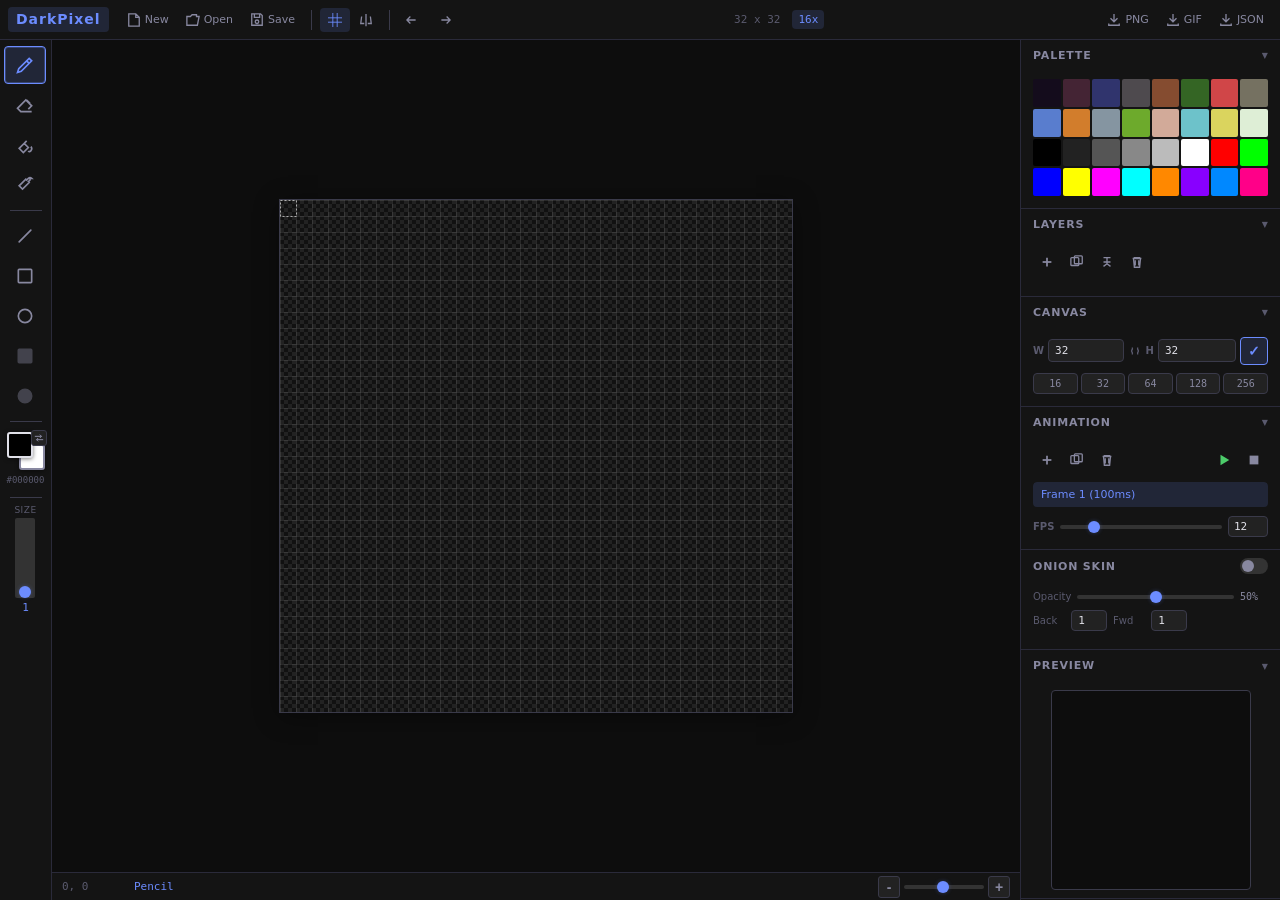
==== commit d4626d20: "Ambie Fix" ====
--- a/index.html
+++ b/index.html
@@ -11,7 +11,7 @@
         <!-- Top Menu Bar -->
         <header class="menubar">
             <div class="menubar-left">
-                <span class="app-logo">PAP</span>
+                <span class="app-logo">DarkPixel</span>
                 <div class="menu-group">
                     <button id="newProjectBtn" class="menu-btn" title="New Project (Ctrl+N)">
                         <svg viewBox="0 0 16 16" class="icon"><path d="M2 1h8l4 4v10H2V1zm8 0v4h4" fill="none" stroke="currentColor" stroke-width="1.5"/></svg>
@@ -29,20 +29,20 @@
                 </div>
                 <div class="menu-separator"></div>
                 <div class="menu-group">
+                    <button id="gridToggleBtn" class="menu-btn toggle-btn active" title="Toggle Grid (G)">
+                        <svg viewBox="0 0 16 16" class="icon"><path d="M0 5.5h16M0 10.5h16M5.5 0v16M10.5 0v16" fill="none" stroke="currentColor" stroke-width="1"/></svg>
+                    </button>
+                    <button id="mirrorToggleBtn" class="menu-btn toggle-btn" title="Mirror Mode (M)">
+                        <svg viewBox="0 0 16 16" class="icon"><path d="M8 1v14M3 4l-1 8h4M13 4l1 8h-4" fill="none" stroke="currentColor" stroke-width="1.5"/></svg>
+                    </button>
+                </div>
+                <div class="menu-separator"></div>
+                <div class="menu-group">
                     <button id="undoBtn" class="menu-btn" title="Undo (Ctrl+Z)">
                         <svg viewBox="0 0 16 16" class="icon"><path d="M5 4L1 8l4 4M1 8h10a4 4 0 010 0" fill="none" stroke="currentColor" stroke-width="1.5"/></svg>
                     </button>
                     <button id="redoBtn" class="menu-btn" title="Redo (Ctrl+Y)">
                         <svg viewBox="0 0 16 16" class="icon"><path d="M11 4l4 4-4 4M15 8H5a4 4 0 000 0" fill="none" stroke="currentColor" stroke-width="1.5"/></svg>
-                    </button>
-                </div>
-                <div class="menu-separator"></div>
-                <div class="menu-group">
-                    <button id="gridToggleBtn" class="menu-btn toggle-btn active" title="Toggle Grid (G)">
-                        <svg viewBox="0 0 16 16" class="icon"><path d="M0 5.5h16M0 10.5h16M5.5 0v16M10.5 0v16" fill="none" stroke="currentColor" stroke-width="1"/></svg>
-                    </button>
-                    <button id="mirrorToggleBtn" class="menu-btn toggle-btn" title="Mirror Mode (M)">
-                        <svg viewBox="0 0 16 16" class="icon"><path d="M8 1v14M3 4l-1 8h4M13 4l1 8h-4" fill="none" stroke="currentColor" stroke-width="1.5"/></svg>
                     </button>
                 </div>
             </div>
@@ -296,6 +296,7 @@
     <!-- Input -->
     <script src="input/pointer-handler.js"></script>
     <script src="input/keyboard-handler.js"></script>
+    <script src="input/gesture-handler.js"></script>
 
     <!-- Render -->
     <script src="render/compositor.js"></script>
--- a/styles.css
+++ b/styles.css
@@ -339,18 +339,40 @@
 ::-webkit-scrollbar-thumb:hover { background: var(--bg-300); }
 
 /* ===== Responsive ===== */
+
+/* Tablet (768-1024px) — larger tap targets */
+@media (max-width: 1024px) {
+    .menu-btn { padding: 8px 10px; font-size: 12px; min-height: 36px; }
+    .menu-btn .icon { width: 18px; height: 18px; }
+    .tool-btn { width: 48px; height: 44px; }
+    .tool-icon { width: 24px; height: 24px; }
+    .icon-btn { width: 36px; height: 36px; }
+    .icon-btn .icon { width: 18px; height: 18px; }
+    .toolbar { width: 58px; padding: 8px 5px; }
+    .zoom-btn { width: 28px; height: 28px; font-size: 16px; }
+    .preset-btn { padding: 6px 0; font-size: 11px; }
+    .apply-btn { width: 36px; height: 36px; font-size: 16px; }
+    .fg-swatch, .bg-swatch { width: 30px; height: 30px; }
+    .fg-bg-swatches { width: 44px; height: 44px; }
+    .swap-btn { width: 18px; height: 18px; }
+}
+
 @media (max-width: 900px) {
     .right-panel { width: 220px; }
     .menu-btn span { display: none; }
 }
+
 @media (max-width: 640px) {
     .workspace { flex-direction: column; }
-    .toolbar { flex-direction: row; width: 100%; height: 48px; overflow-x: auto; overflow-y: hidden; border-right: none; border-bottom: 1px solid var(--border-subtle); }
+    .toolbar { flex-direction: row; width: 100%; height: 54px; overflow-x: auto; overflow-y: hidden; border-right: none; border-bottom: 1px solid var(--border-subtle); }
     .tool-section { flex-direction: row; }
-    .tool-divider { width: 1px; height: 32px; margin: 0 4px; }
+    .tool-divider { width: 1px; height: 36px; margin: 0 4px; }
+    .tool-btn { width: 44px; height: 44px; }
     .right-panel { width: 100%; max-height: 40vh; flex-direction: row; flex-wrap: wrap; }
     .right-panel .panel { flex: 1; min-width: 200px; }
     .brush-area { flex-direction: row; }
     .vertical-slider { writing-mode: horizontal-tb; direction: ltr; width: 60px; height: 20px; }
     .color-area { flex-direction: row; }
-}
+    .menubar { height: 44px; }
+    .menu-btn { padding: 8px 6px; min-height: 38px; }
+}
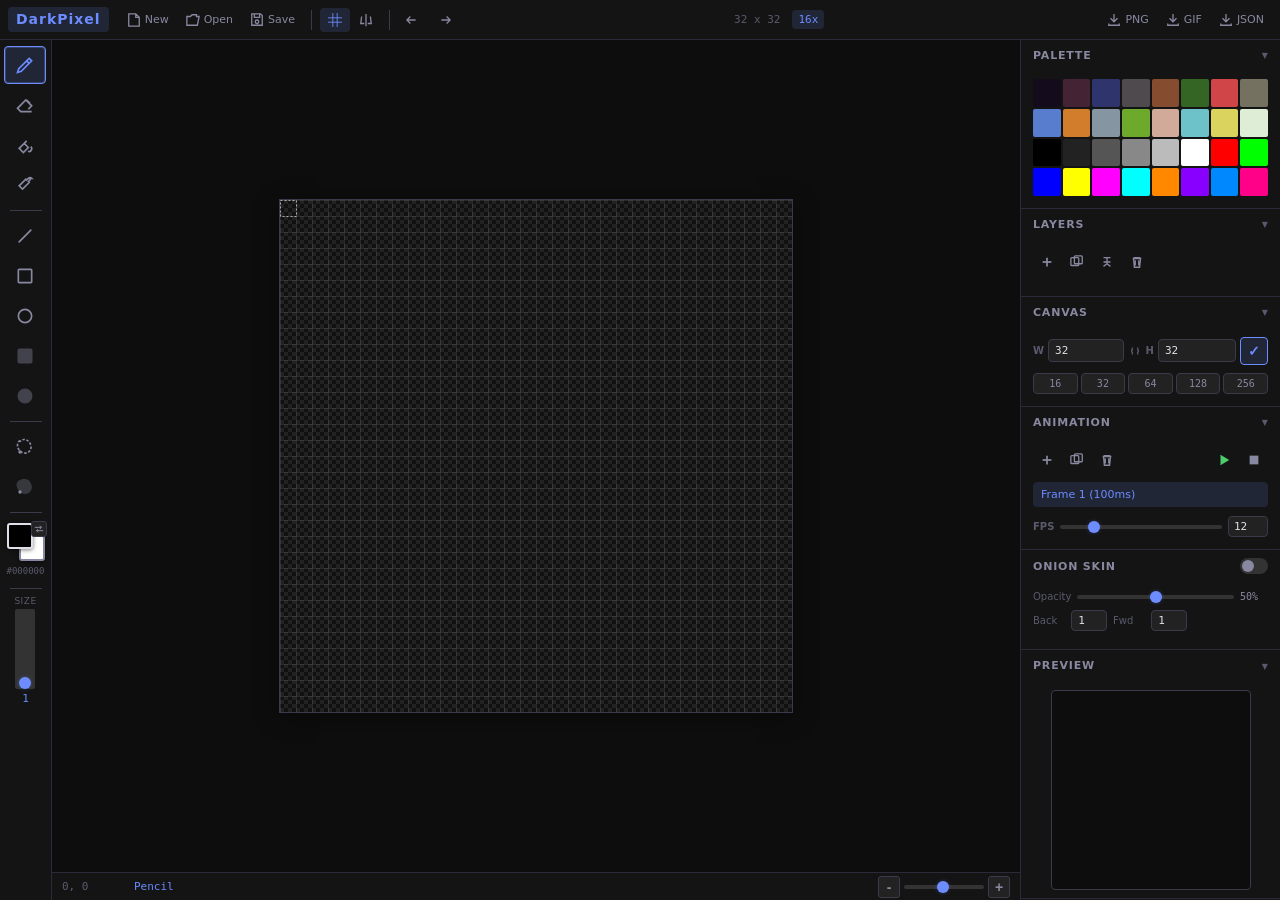
==== commit a8d48cbd: "Lasso" ====
--- a/index.html
+++ b/index.html
@@ -105,6 +105,15 @@
                     </button>
                 </div>
                 <div class="tool-divider"></div>
+                <div class="tool-section">
+                    <button class="tool-btn" data-tool="lasso" title="Lasso Select (S)">
+                        <svg viewBox="0 0 24 24" class="tool-icon"><path d="M6 4C3 6 2 10 4 14s6 6 10 5 6-5 5-9-4-7-8-7c-2 0-4 1-5 3" fill="none" stroke="currentColor" stroke-width="2" stroke-dasharray="3 2"/><circle cx="6" cy="18" r="2" fill="currentColor"/></svg>
+                    </button>
+                    <button class="tool-btn" data-tool="lassoFill" title="Lasso Fill (Shift+S)">
+                        <svg viewBox="0 0 24 24" class="tool-icon"><path d="M6 4C3 6 2 10 4 14s6 6 10 5 6-5 5-9-4-7-8-7c-2 0-4 1-5 3" fill="currentColor" opacity="0.3" stroke="currentColor" stroke-width="2"/><circle cx="6" cy="18" r="2" fill="currentColor"/></svg>
+                    </button>
+                </div>
+                <div class="tool-divider"></div>
                 <!-- Color Swatches -->
                 <div class="color-area">
                     <div class="fg-bg-swatches">
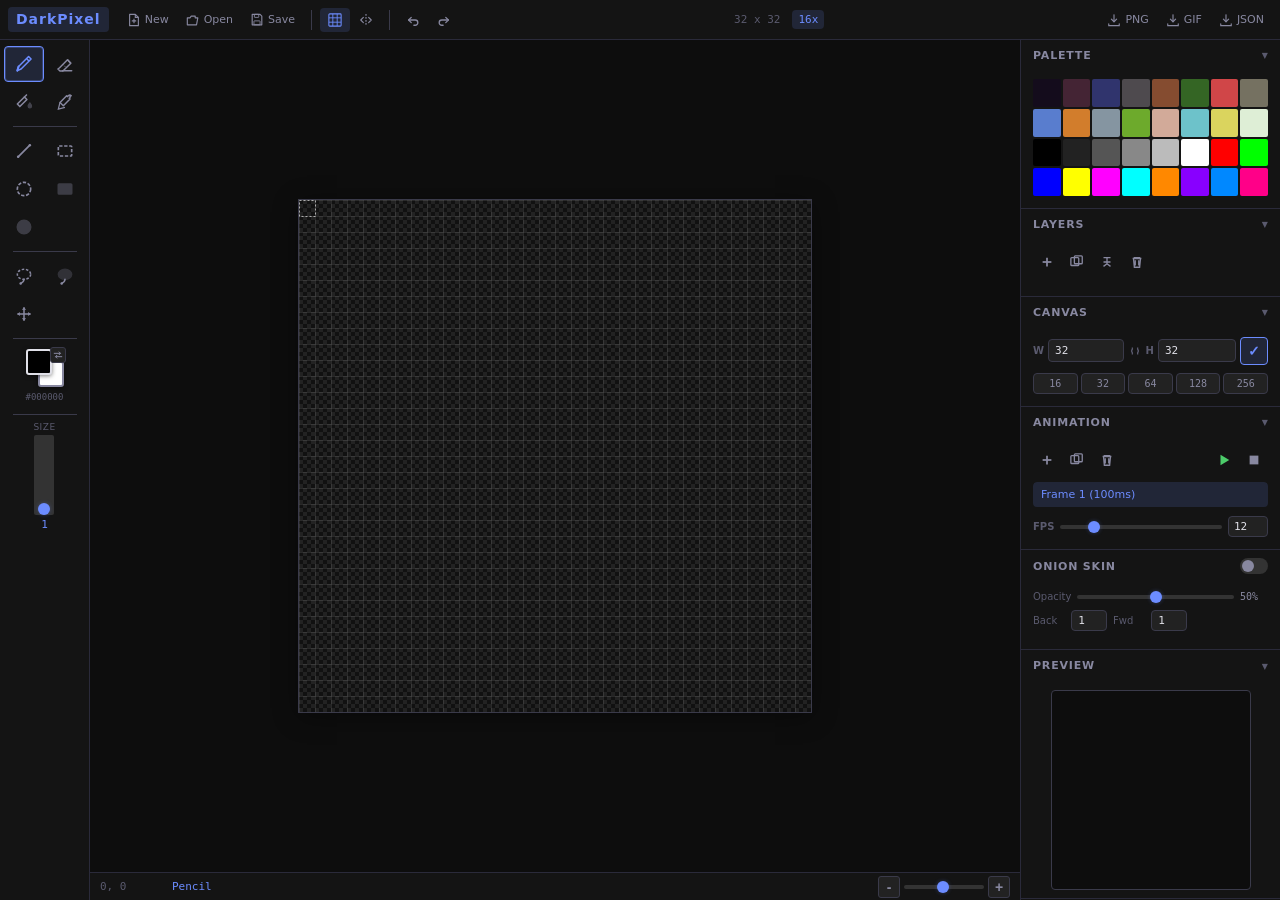
==== commit 9c912780: "Selection Move Update +" ====
--- a/index.html
+++ b/index.html
@@ -14,15 +14,15 @@
                 <span class="app-logo">DarkPixel</span>
                 <div class="menu-group">
                     <button id="newProjectBtn" class="menu-btn" title="New Project (Ctrl+N)">
-                        <svg viewBox="0 0 16 16" class="icon"><path d="M2 1h8l4 4v10H2V1zm8 0v4h4" fill="none" stroke="currentColor" stroke-width="1.5"/></svg>
+                        <svg viewBox="0 0 16 16" class="icon"><path d="M3 1.5h6.5L13 5v9.5H3z" fill="none" stroke="currentColor" stroke-width="1.3" stroke-linejoin="round"/><path d="M9.5 1.5V5H13" fill="none" stroke="currentColor" stroke-width="1.3"/><path d="M6 9h4M8 7v4" stroke="currentColor" stroke-width="1.3" stroke-linecap="round"/></svg>
                         <span>New</span>
                     </button>
                     <button id="openProjectBtn" class="menu-btn" title="Open Project (Ctrl+O)">
-                        <svg viewBox="0 0 16 16" class="icon"><path d="M1 4h4l2-2h5v2h3l-2 10H1z" fill="none" stroke="currentColor" stroke-width="1.5"/></svg>
+                        <svg viewBox="0 0 16 16" class="icon"><path d="M1.5 5.5h3L6 3.5h4.5V5.5h3L12 13.5H1.5z" fill="none" stroke="currentColor" stroke-width="1.3" stroke-linejoin="round"/></svg>
                         <span>Open</span>
                     </button>
                     <button id="saveProjectBtn" class="menu-btn" title="Save Project (Ctrl+S)">
-                        <svg viewBox="0 0 16 16" class="icon"><path d="M2 1h10l2 2v11H2V1zm3 0v4h6V1m-3 7a2 2 0 100 4 2 2 0 000-4z" fill="none" stroke="currentColor" stroke-width="1.5"/></svg>
+                        <svg viewBox="0 0 16 16" class="icon"><path d="M2.5 1.5h9l2 2V13.5h-11z" fill="none" stroke="currentColor" stroke-width="1.3" stroke-linejoin="round"/><rect x="5" y="1.5" width="5" height="3.5" rx=".5" fill="none" stroke="currentColor" stroke-width="1"/><rect x="4.5" y="9" width="7" height="4.5" rx=".5" fill="none" stroke="currentColor" stroke-width="1"/></svg>
                         <span>Save</span>
                     </button>
                     <input type="file" id="loadProjectInput" style="display:none" accept=".pixelart,.json">
@@ -30,19 +30,19 @@
                 <div class="menu-separator"></div>
                 <div class="menu-group">
                     <button id="gridToggleBtn" class="menu-btn toggle-btn active" title="Toggle Grid (G)">
-                        <svg viewBox="0 0 16 16" class="icon"><path d="M0 5.5h16M0 10.5h16M5.5 0v16M10.5 0v16" fill="none" stroke="currentColor" stroke-width="1"/></svg>
+                        <svg viewBox="0 0 16 16" class="icon"><rect x="1" y="1" width="14" height="14" rx="1" fill="none" stroke="currentColor" stroke-width="1.2"/><line x1="5.5" y1="1" x2="5.5" y2="15" stroke="currentColor" stroke-width="1"/><line x1="10.5" y1="1" x2="10.5" y2="15" stroke="currentColor" stroke-width="1"/><line x1="1" y1="5.5" x2="15" y2="5.5" stroke="currentColor" stroke-width="1"/><line x1="1" y1="10.5" x2="15" y2="10.5" stroke="currentColor" stroke-width="1"/></svg>
                     </button>
                     <button id="mirrorToggleBtn" class="menu-btn toggle-btn" title="Mirror Mode (M)">
-                        <svg viewBox="0 0 16 16" class="icon"><path d="M8 1v14M3 4l-1 8h4M13 4l1 8h-4" fill="none" stroke="currentColor" stroke-width="1.5"/></svg>
+                        <svg viewBox="0 0 16 16" class="icon"><line x1="8" y1="1" x2="8" y2="15" stroke="currentColor" stroke-width="1.3" stroke-dasharray="2 1.5"/><path d="M5 5L2 8l3 3" fill="none" stroke="currentColor" stroke-width="1.3" stroke-linecap="round" stroke-linejoin="round"/><path d="M11 5l3 3-3 3" fill="none" stroke="currentColor" stroke-width="1.3" stroke-linecap="round" stroke-linejoin="round"/></svg>
                     </button>
                 </div>
                 <div class="menu-separator"></div>
                 <div class="menu-group">
                     <button id="undoBtn" class="menu-btn" title="Undo (Ctrl+Z)">
-                        <svg viewBox="0 0 16 16" class="icon"><path d="M5 4L1 8l4 4M1 8h10a4 4 0 010 0" fill="none" stroke="currentColor" stroke-width="1.5"/></svg>
+                        <svg viewBox="0 0 16 16" class="icon"><path d="M3 8h7.5a3 3 0 110 6H9" fill="none" stroke="currentColor" stroke-width="1.5" stroke-linecap="round"/><path d="M6 5L3 8l3 3" fill="none" stroke="currentColor" stroke-width="1.5" stroke-linecap="round" stroke-linejoin="round"/></svg>
                     </button>
                     <button id="redoBtn" class="menu-btn" title="Redo (Ctrl+Y)">
-                        <svg viewBox="0 0 16 16" class="icon"><path d="M11 4l4 4-4 4M15 8H5a4 4 0 000 0" fill="none" stroke="currentColor" stroke-width="1.5"/></svg>
+                        <svg viewBox="0 0 16 16" class="icon"><path d="M13 8H5.5a3 3 0 100 6H7" fill="none" stroke="currentColor" stroke-width="1.5" stroke-linecap="round"/><path d="M10 5l3 3-3 3" fill="none" stroke="currentColor" stroke-width="1.5" stroke-linecap="round" stroke-linejoin="round"/></svg>
                     </button>
                 </div>
             </div>
@@ -53,15 +53,15 @@
             <div class="menubar-right">
                 <div class="menu-group">
                     <button id="exportPNGBtn" class="menu-btn" title="Export PNG">
-                        <svg viewBox="0 0 16 16" class="icon"><path d="M8 1v9M4 6l4 4 4-4M2 12v2h12v-2" fill="none" stroke="currentColor" stroke-width="1.5"/></svg>
+                        <svg viewBox="0 0 16 16" class="icon"><path d="M2 12.5v2h12v-2" fill="none" stroke="currentColor" stroke-width="1.3" stroke-linecap="round"/><path d="M8 2v8" stroke="currentColor" stroke-width="1.3" stroke-linecap="round"/><path d="M5 7l3 3 3-3" fill="none" stroke="currentColor" stroke-width="1.3" stroke-linecap="round" stroke-linejoin="round"/></svg>
                         <span>PNG</span>
                     </button>
                     <button id="exportGIFBtn" class="menu-btn" title="Export GIF">
-                        <svg viewBox="0 0 16 16" class="icon"><path d="M8 1v9M4 6l4 4 4-4M2 12v2h12v-2" fill="none" stroke="currentColor" stroke-width="1.5"/></svg>
+                        <svg viewBox="0 0 16 16" class="icon"><path d="M2 12.5v2h12v-2" fill="none" stroke="currentColor" stroke-width="1.3" stroke-linecap="round"/><path d="M8 2v8" stroke="currentColor" stroke-width="1.3" stroke-linecap="round"/><path d="M5 7l3 3 3-3" fill="none" stroke="currentColor" stroke-width="1.3" stroke-linecap="round" stroke-linejoin="round"/></svg>
                         <span>GIF</span>
                     </button>
                     <button id="exportJSONBtn" class="menu-btn" title="Export Data">
-                        <svg viewBox="0 0 16 16" class="icon"><path d="M8 1v9M4 6l4 4 4-4M2 12v2h12v-2" fill="none" stroke="currentColor" stroke-width="1.5"/></svg>
+                        <svg viewBox="0 0 16 16" class="icon"><path d="M2 12.5v2h12v-2" fill="none" stroke="currentColor" stroke-width="1.3" stroke-linecap="round"/><path d="M8 2v8" stroke="currentColor" stroke-width="1.3" stroke-linecap="round"/><path d="M5 7l3 3 3-3" fill="none" stroke="currentColor" stroke-width="1.3" stroke-linecap="round" stroke-linejoin="round"/></svg>
                         <span>JSON</span>
                     </button>
                 </div>
@@ -74,43 +74,46 @@
             <aside class="toolbar" id="toolbar">
                 <div class="tool-section">
                     <button class="tool-btn active" data-tool="pencil" title="Pencil (P)">
-                        <svg viewBox="0 0 24 24" class="tool-icon"><path d="M3 21l1.5-4.5L17 4l3 3L7.5 19.5zM14 7l3 3" fill="none" stroke="currentColor" stroke-width="2"/></svg>
+                        <svg viewBox="0 0 24 24" class="tool-icon"><path d="M4 20l1.5-5L17.5 3l3 3L8.5 18z" fill="none" stroke="currentColor" stroke-width="1.8" stroke-linejoin="round"/><path d="M15 5.5l3 3" stroke="currentColor" stroke-width="1.8"/><path d="M4 20l1.5-5" stroke="currentColor" stroke-width="2.5" stroke-linecap="round"/></svg>
                     </button>
                     <button class="tool-btn" data-tool="eraser" title="Eraser (E)">
-                        <svg viewBox="0 0 24 24" class="tool-icon"><path d="M20 20H7L3 16l10-10 7 7-4 4M14 6l4 4" fill="none" stroke="currentColor" stroke-width="2"/></svg>
+                        <svg viewBox="0 0 24 24" class="tool-icon"><path d="M9 20h11" stroke="currentColor" stroke-width="1.8" stroke-linecap="round"/><path d="M5.5 16.5L15 7l4 4-9.5 9.5H6l-2.5-2.5z" fill="none" stroke="currentColor" stroke-width="1.8" stroke-linejoin="round"/><path d="M15 7l4 4" stroke="currentColor" stroke-width="1.8"/><line x1="9.5" y1="12.5" x2="13.5" y2="16.5" stroke="currentColor" stroke-width="1" stroke-dasharray="1.5 1.5"/></svg>
                     </button>
                     <button class="tool-btn" data-tool="fill" title="Fill Bucket (B)">
-                        <svg viewBox="0 0 24 24" class="tool-icon"><path d="M5 16l6-6 5 5-6 6zM11 10l3-3M19 14c1 1 2 3 0 5s-3 0-3 0" fill="none" stroke="currentColor" stroke-width="2"/></svg>
+                        <svg viewBox="0 0 24 24" class="tool-icon"><path d="M7 17.5l-3-3 8.5-8.5 3 3z" fill="none" stroke="currentColor" stroke-width="1.8" stroke-linejoin="round"/><path d="M12.5 6L15 3.5" stroke="currentColor" stroke-width="1.8" stroke-linecap="round"/><path d="M19 13c0 0 2 2.5 2 4a2 2 0 01-4 0c0-1.5 2-4 2-4z" fill="currentColor" opacity="0.4" stroke="currentColor" stroke-width="1.5" stroke-linejoin="round"/></svg>
                     </button>
                     <button class="tool-btn" data-tool="eyedropper" title="Eyedropper (I)">
-                        <svg viewBox="0 0 24 24" class="tool-icon"><path d="M20 4a3 3 0 00-4 0l-2 2-1-1-8 8 4 4 8-8-1-1 2-2a3 3 0 000-2z" fill="none" stroke="currentColor" stroke-width="2"/></svg>
+                        <svg viewBox="0 0 24 24" class="tool-icon"><path d="M19.5 4.5a2.5 2.5 0 00-3.5 0l-1 1-1-1L6 12.5l4 4 8-8-1-1 1-1a2.5 2.5 0 000-2z" fill="none" stroke="currentColor" stroke-width="1.8" stroke-linejoin="round"/><path d="M6 12.5L4 20.5l8-2" fill="none" stroke="currentColor" stroke-width="1.5"/></svg>
                     </button>
                 </div>
                 <div class="tool-divider"></div>
                 <div class="tool-section">
                     <button class="tool-btn" data-tool="line" title="Line (L)">
-                        <svg viewBox="0 0 24 24" class="tool-icon"><line x1="5" y1="19" x2="19" y2="5" stroke="currentColor" stroke-width="2" stroke-linecap="round"/></svg>
+                        <svg viewBox="0 0 24 24" class="tool-icon"><line x1="5" y1="19" x2="19" y2="5" stroke="currentColor" stroke-width="2" stroke-linecap="round"/><circle cx="5" cy="19" r="1.5" fill="currentColor"/><circle cx="19" cy="5" r="1.5" fill="currentColor"/></svg>
                     </button>
                     <button class="tool-btn" data-tool="rect" title="Rectangle (R)">
-                        <svg viewBox="0 0 24 24" class="tool-icon"><rect x="4" y="4" width="16" height="16" rx="1" fill="none" stroke="currentColor" stroke-width="2"/></svg>
+                        <svg viewBox="0 0 24 24" class="tool-icon"><rect x="4" y="6" width="16" height="12" rx="1" fill="none" stroke="currentColor" stroke-width="2" stroke-dasharray="4 2"/></svg>
                     </button>
                     <button class="tool-btn" data-tool="circle" title="Circle (C)">
-                        <svg viewBox="0 0 24 24" class="tool-icon"><circle cx="12" cy="12" r="8" fill="none" stroke="currentColor" stroke-width="2"/></svg>
+                        <svg viewBox="0 0 24 24" class="tool-icon"><circle cx="12" cy="12" r="8" fill="none" stroke="currentColor" stroke-width="2" stroke-dasharray="4 2"/></svg>
                     </button>
                     <button class="tool-btn" data-tool="rectFilled" title="Filled Rectangle (Shift+R)">
-                        <svg viewBox="0 0 24 24" class="tool-icon"><rect x="4" y="4" width="16" height="16" rx="1" fill="currentColor" opacity="0.4" stroke="currentColor" stroke-width="2"/></svg>
+                        <svg viewBox="0 0 24 24" class="tool-icon"><rect x="4" y="6" width="16" height="12" rx="1" fill="currentColor" opacity="0.35" stroke="currentColor" stroke-width="2"/></svg>
                     </button>
                     <button class="tool-btn" data-tool="circleFilled" title="Filled Circle (Shift+C)">
-                        <svg viewBox="0 0 24 24" class="tool-icon"><circle cx="12" cy="12" r="8" fill="currentColor" opacity="0.4" stroke="currentColor" stroke-width="2"/></svg>
+                        <svg viewBox="0 0 24 24" class="tool-icon"><circle cx="12" cy="12" r="8" fill="currentColor" opacity="0.35" stroke="currentColor" stroke-width="2"/></svg>
                     </button>
                 </div>
                 <div class="tool-divider"></div>
                 <div class="tool-section">
                     <button class="tool-btn" data-tool="lasso" title="Lasso Select (S)">
-                        <svg viewBox="0 0 24 24" class="tool-icon"><path d="M6 4C3 6 2 10 4 14s6 6 10 5 6-5 5-9-4-7-8-7c-2 0-4 1-5 3" fill="none" stroke="currentColor" stroke-width="2" stroke-dasharray="3 2"/><circle cx="6" cy="18" r="2" fill="currentColor"/></svg>
+                        <svg viewBox="0 0 24 24" class="tool-icon"><ellipse cx="12" cy="10" rx="8" ry="6" fill="none" stroke="currentColor" stroke-width="1.8" stroke-dasharray="3 2"/><path d="M12 16c0 2-2 4-4 5" fill="none" stroke="currentColor" stroke-width="1.8" stroke-linecap="round"/><circle cx="8" cy="21" r="1.5" fill="currentColor"/></svg>
                     </button>
                     <button class="tool-btn" data-tool="lassoFill" title="Lasso Fill (Shift+S)">
-                        <svg viewBox="0 0 24 24" class="tool-icon"><path d="M6 4C3 6 2 10 4 14s6 6 10 5 6-5 5-9-4-7-8-7c-2 0-4 1-5 3" fill="currentColor" opacity="0.3" stroke="currentColor" stroke-width="2"/><circle cx="6" cy="18" r="2" fill="currentColor"/></svg>
+                        <svg viewBox="0 0 24 24" class="tool-icon"><ellipse cx="12" cy="10" rx="8" ry="6" fill="currentColor" opacity="0.25" stroke="currentColor" stroke-width="1.8"/><path d="M12 16c0 2-2 4-4 5" fill="none" stroke="currentColor" stroke-width="1.8" stroke-linecap="round"/><circle cx="8" cy="21" r="1.5" fill="currentColor"/></svg>
+                    </button>
+                    <button class="tool-btn" data-tool="move" title="Move (V)">
+                        <svg viewBox="0 0 24 24" class="tool-icon"><path d="M12 4v16M4 12h16" stroke="currentColor" stroke-width="1.8"/><path d="M12 4l-2.5 3h5zM12 20l-2.5-3h5zM4 12l3-2.5v5zM20 12l-3-2.5v5z" fill="currentColor"/></svg>
                     </button>
                 </div>
                 <div class="tool-divider"></div>
--- a/styles.css
+++ b/styles.css
@@ -76,14 +76,16 @@
 
 /* ===== Left Toolbar ===== */
 .toolbar {
-    width: 52px; background: var(--bg-800); border-right: 1px solid var(--border-subtle);
+    width: 90px; background: var(--bg-800); border-right: 1px solid var(--border-subtle);
     display: flex; flex-direction: column; align-items: center; padding: 6px 4px;
     gap: 2px; overflow-y: auto; flex-shrink: 0;
 }
-.tool-section { display: flex; flex-direction: column; gap: 2px; width: 100%; }
-.tool-divider { width: 32px; height: 1px; background: var(--border); margin: 4px 0; align-self: center; }
+.tool-section {
+    display: grid; grid-template-columns: 1fr 1fr; gap: 2px; width: 100%;
+}
+.tool-divider { width: 64px; height: 1px; background: var(--border); margin: 4px 0; align-self: center; }
 .tool-btn {
-    width: 42px; height: 38px; display: flex; align-items: center; justify-content: center;
+    width: 100%; height: 36px; display: flex; align-items: center; justify-content: center;
     background: transparent; border: 1px solid transparent; border-radius: var(--radius-sm);
     cursor: pointer; color: var(--text-dim); transition: all var(--transition);
 }
@@ -344,11 +346,11 @@
 @media (max-width: 1024px) {
     .menu-btn { padding: 8px 10px; font-size: 12px; min-height: 36px; }
     .menu-btn .icon { width: 18px; height: 18px; }
-    .tool-btn { width: 48px; height: 44px; }
+    .tool-btn { height: 42px; }
     .tool-icon { width: 24px; height: 24px; }
     .icon-btn { width: 36px; height: 36px; }
     .icon-btn .icon { width: 18px; height: 18px; }
-    .toolbar { width: 58px; padding: 8px 5px; }
+    .toolbar { width: 100px; padding: 8px 5px; }
     .zoom-btn { width: 28px; height: 28px; font-size: 16px; }
     .preset-btn { padding: 6px 0; font-size: 11px; }
     .apply-btn { width: 36px; height: 36px; font-size: 16px; }
@@ -365,7 +367,7 @@
 @media (max-width: 640px) {
     .workspace { flex-direction: column; }
     .toolbar { flex-direction: row; width: 100%; height: 54px; overflow-x: auto; overflow-y: hidden; border-right: none; border-bottom: 1px solid var(--border-subtle); }
-    .tool-section { flex-direction: row; }
+    .tool-section { display: flex; grid-template-columns: none; flex-direction: row; }
     .tool-divider { width: 1px; height: 36px; margin: 0 4px; }
     .tool-btn { width: 44px; height: 44px; }
     .right-panel { width: 100%; max-height: 40vh; flex-direction: row; flex-wrap: wrap; }
